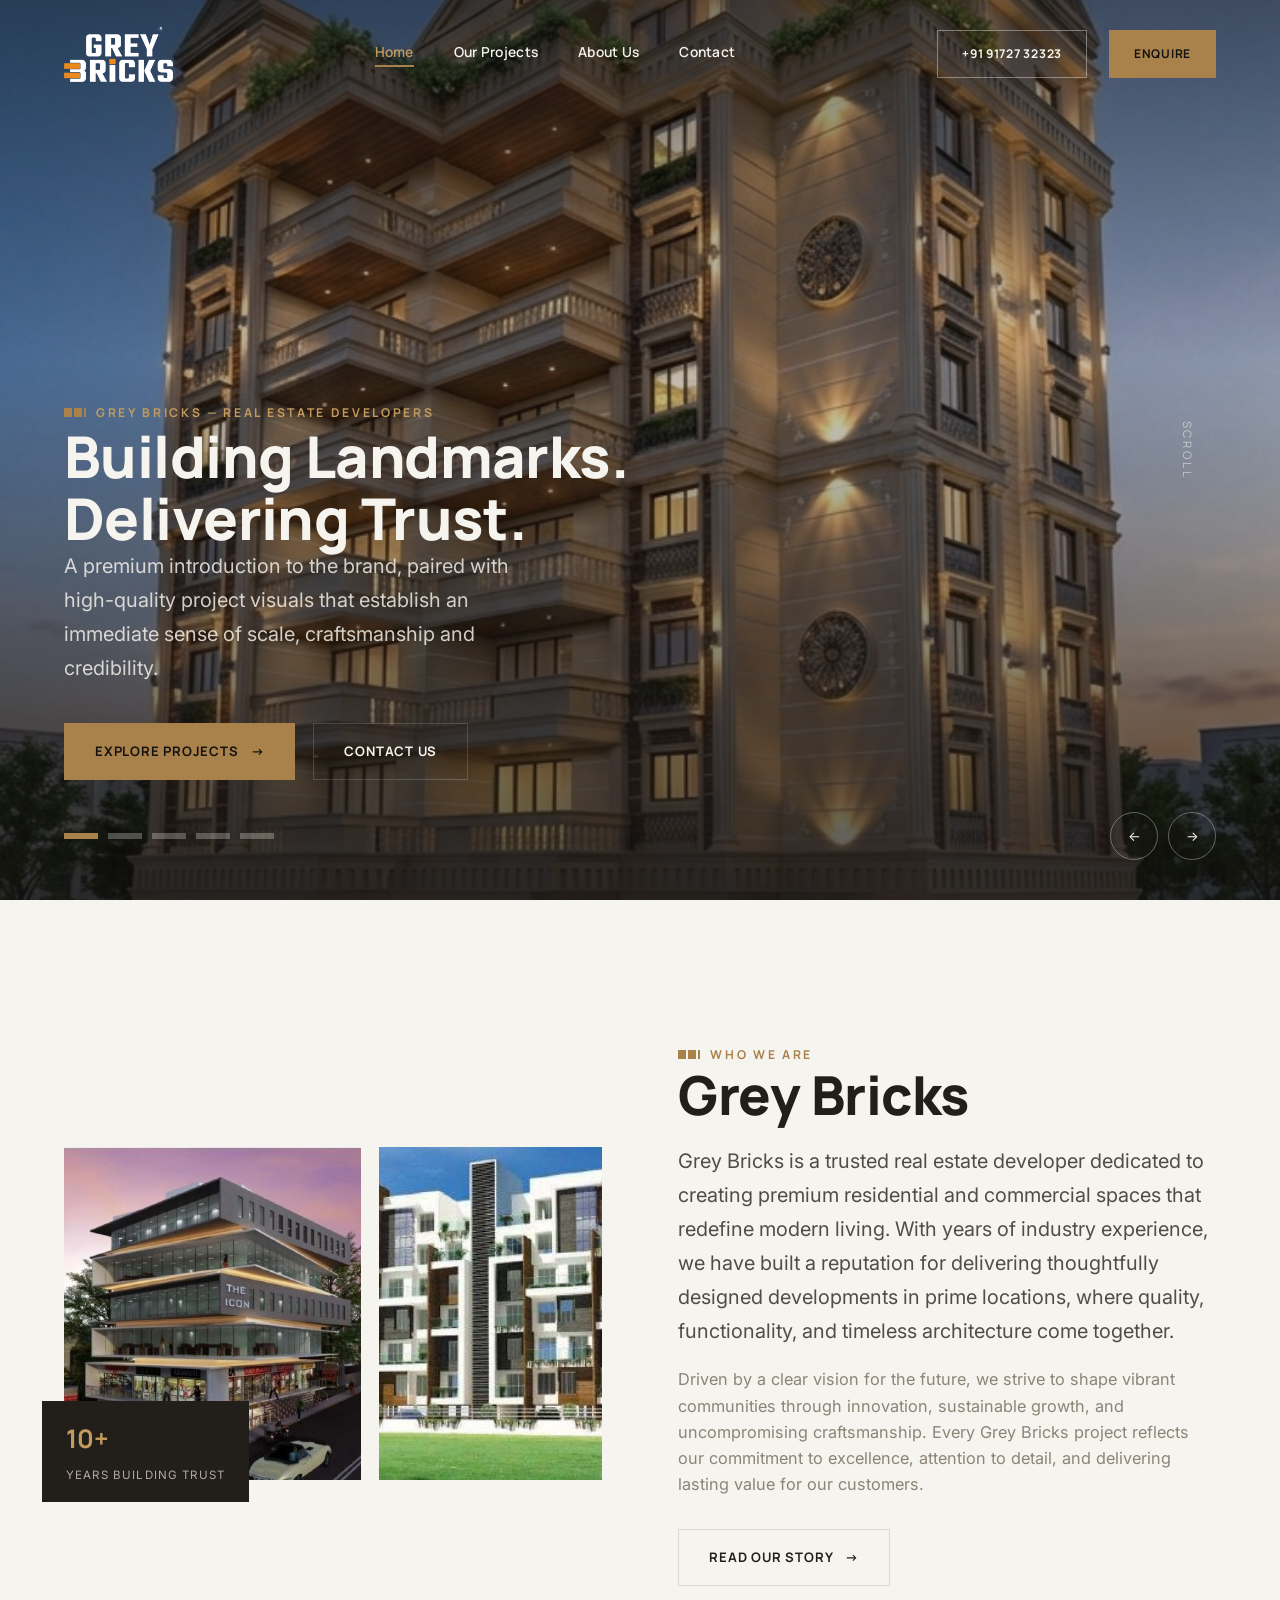
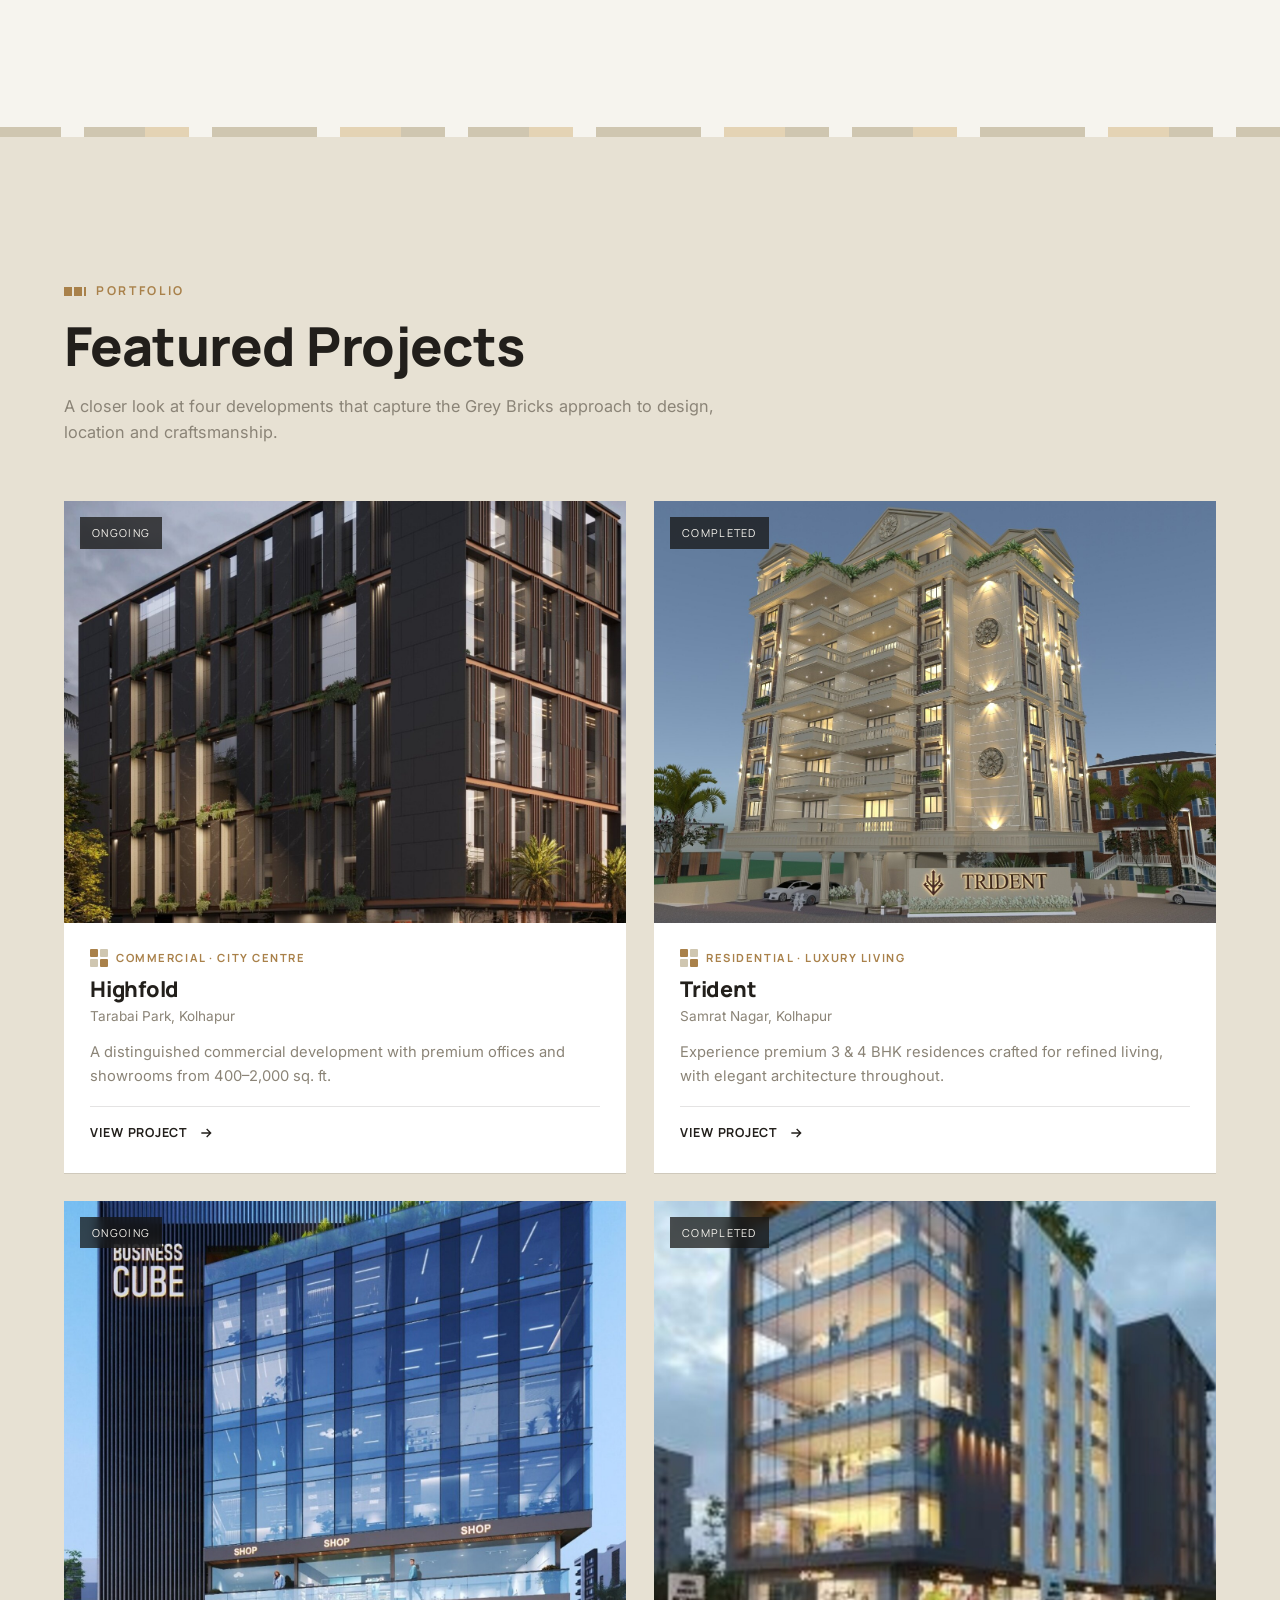
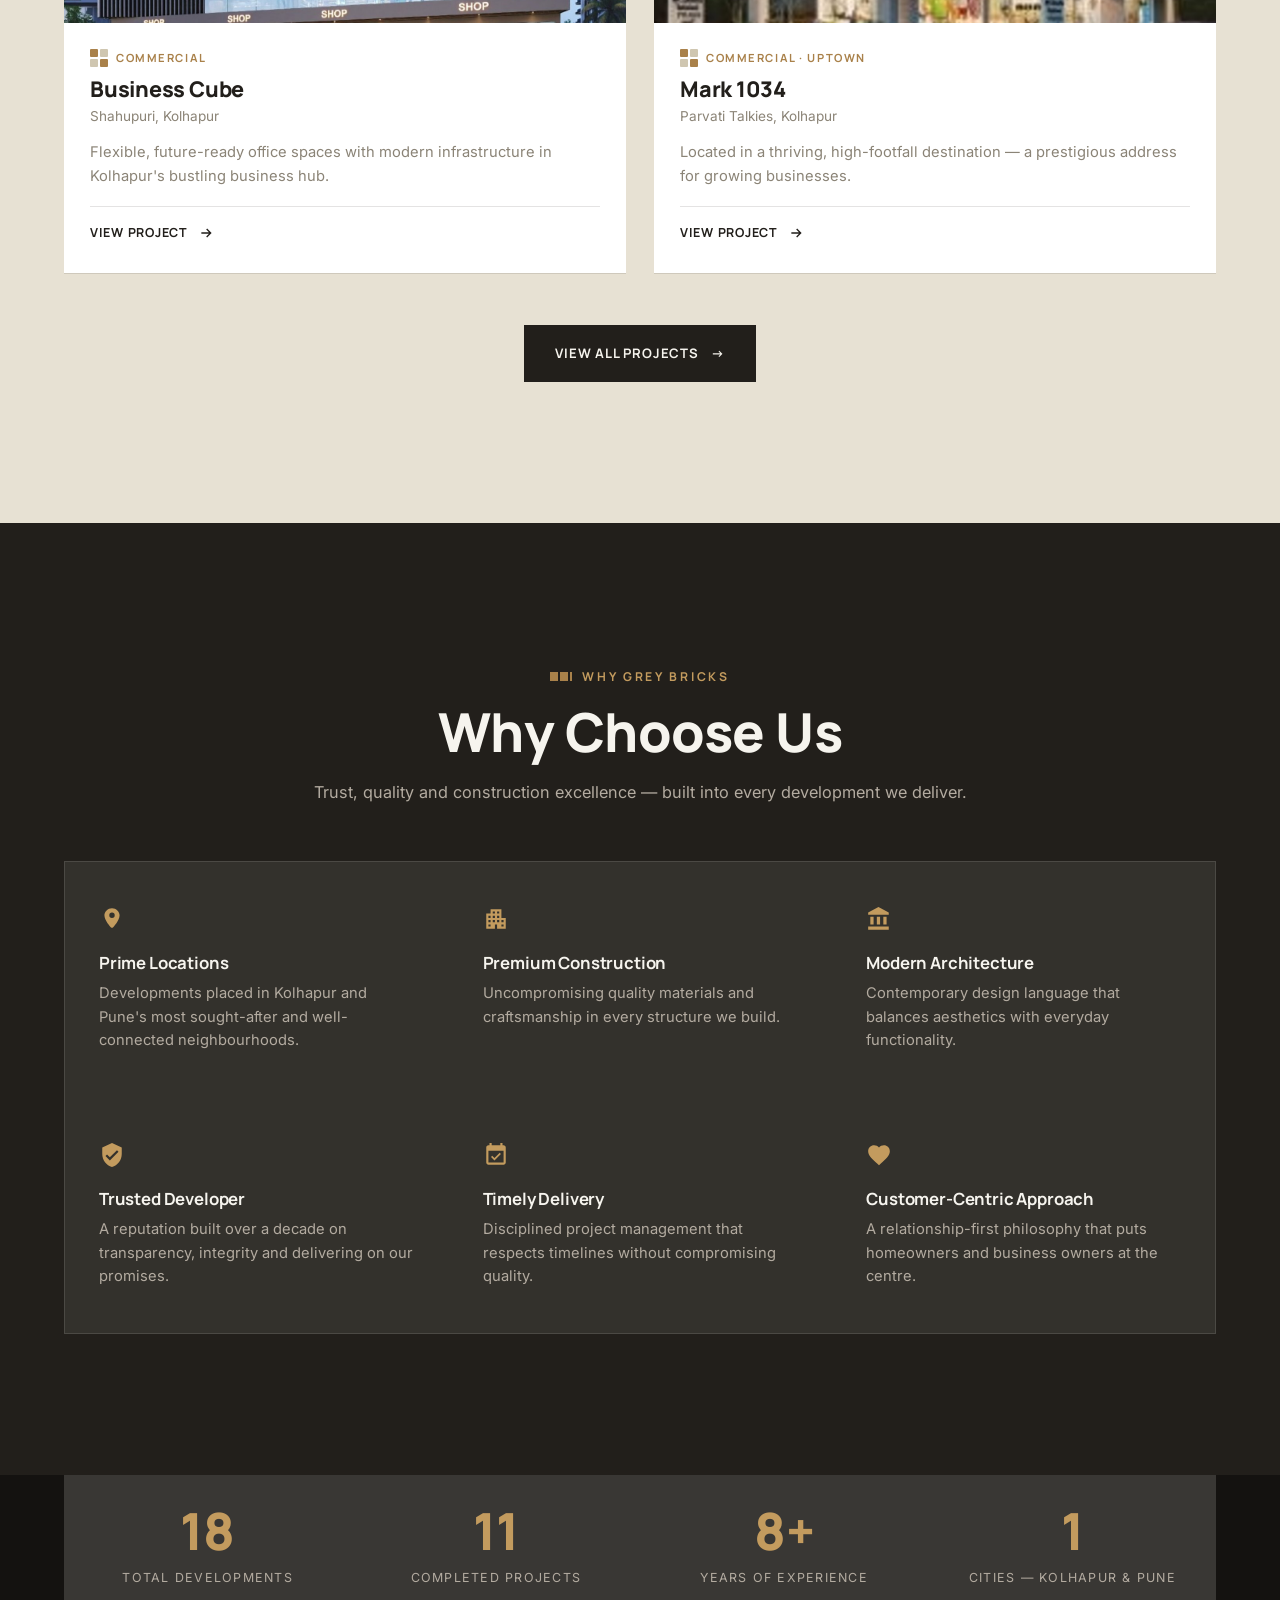
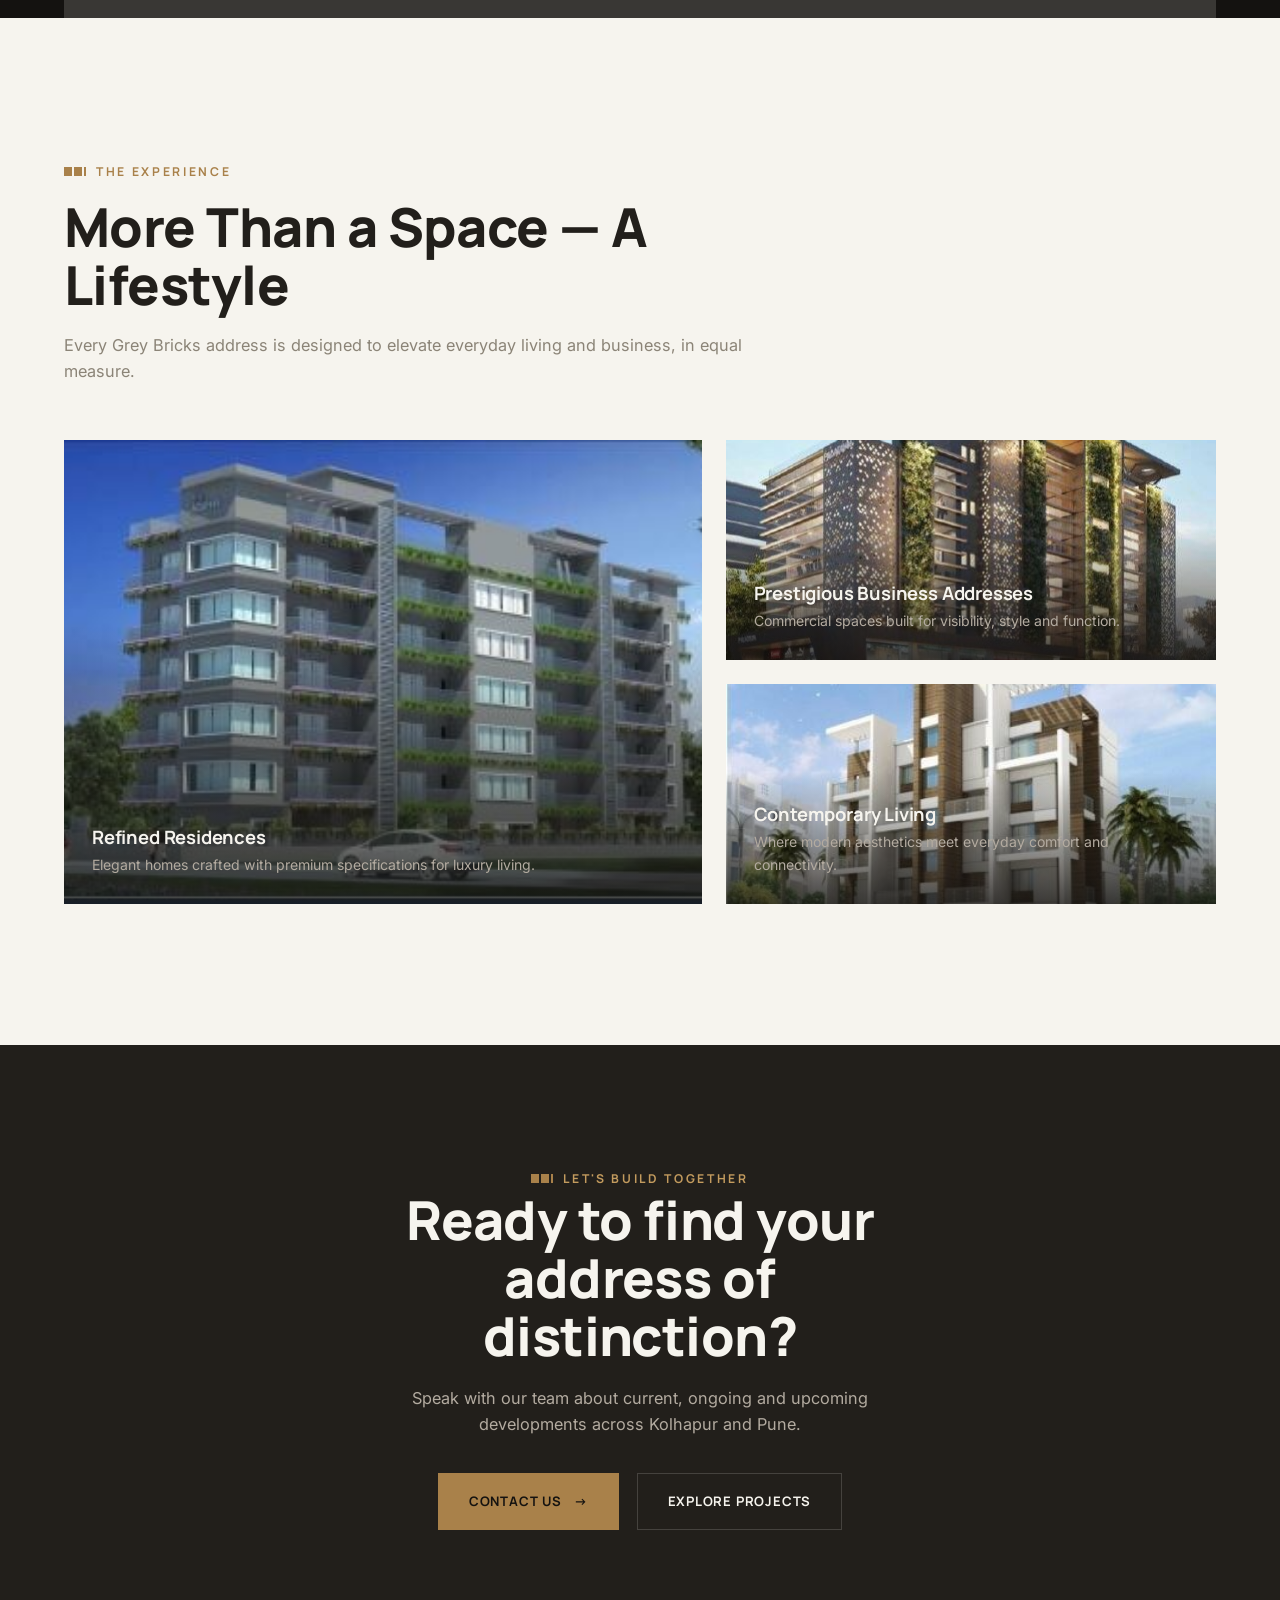
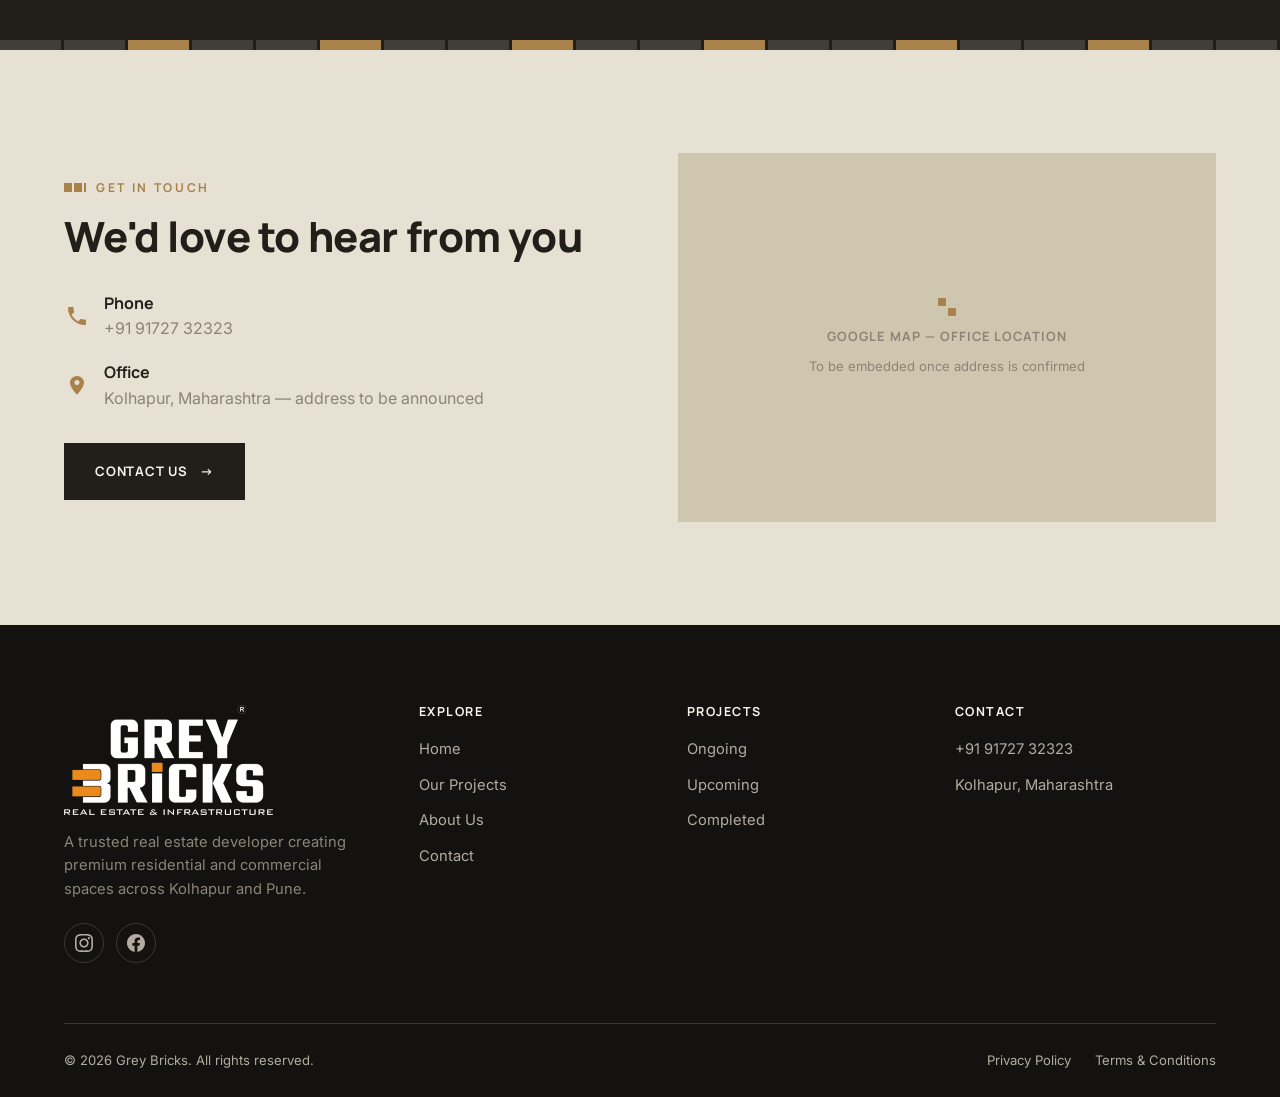
==== index.html @ 3a9ec226 "first commit" ====
<!doctype html>
<html lang="en">
  <head>
    <meta charset="UTF-8" />
    <meta name="viewport" content="width=device-width, initial-scale=1.0" />
    <title>Grey Bricks | Building Landmarks. Delivering Trust.</title>
    <meta
      name="description"
      content="Grey Bricks is a trusted real estate developer creating premium residential and commercial spaces across Kolhapur and Pune, defined by quality, craftsmanship and lasting value."
    />
    <link rel="preconnect" href="https://fonts.googleapis.com" />
    <link rel="stylesheet" href="css/style.css" />
  </head>
  <body>
    <nav class="nav" id="nav">
      <div class="container">
        <a href="index.html" class="brand">
          <img src="images/GB-Logo_Title.png" alt="GB Logo" />
        </a>
        <div class="nav-links">
          <a href="index.html" class="active">Home</a>
          <a href="projects.html">Our Projects</a>
          <a href="about.html">About Us</a>
          <a href="contact.html">Contact</a>
        </div>
        <div class="nav-cta">
          <a href="tel:+919172732323" class="btn btn-ghost">+91 91727 32323</a>
          <a href="contact.html" class="btn btn-gold">Enquire</a>
        </div>
        <button class="nav-toggle" aria-label="Toggle menu">
          <span></span><span></span><span></span>
        </button>
      </div>
    </nav>

    <div class="mobile-menu">
      <a href="index.html">Home</a>
      <a href="projects.html">Our Projects</a>
      <a href="about.html">About Us</a>
      <a href="contact.html">Contact</a>
      <a href="contact.html" class="btn btn-gold">Enquire Now</a>
    </div>

    <!-- ================= HERO ================= -->
    <header class="hero">
      <div class="hero-slides">
        <div class="hero-slide active">
          <img
            src="images/Trident.png"
            alt="Grey Bricks flagship architectural development"
            loading="eager"
          />
          <div class="hero-slide-info container">
            <span class="eyebrow on-dark"
              >Grey Bricks &mdash; Real Estate Developers</span
            >
            <h1 style="font-size: clamp(2.2rem, 4.6vw, 3.6rem)">
              Building Landmarks. <br />Delivering Trust.
            </h1>
            <p class="lead" style="max-width: 38ch">
              A premium introduction to the brand, paired with high-quality
              project visuals that establish an immediate sense of scale,
              craftsmanship and credibility.
            </p>
            <div class="hero-cta">
              <a href="projects.html" class="btn btn-gold"
                >Explore Projects <span class="btn-arrow">&rarr;</span></a
              >
              <a href="contact.html" class="btn btn-ghost on-dark"
                >Contact Us</a
              >
            </div>
          </div>
        </div>

        <div class="hero-slide">
          <img
            src="images/hero-highfold.jpg"
            alt="Highfold — commercial development, City Centre"
            loading="eager"
          />
          <div class="hero-slide-info container">
            <span class="eyebrow on-dark">Commercial &middot; City Centre</span>
            <h1 style="font-size: clamp(2.2rem, 4.6vw, 3.6rem)">Highfold</h1>
            <p class="lead" style="max-width: 38ch">
              Premium offices and showrooms from 400&ndash;2,000 sq. ft. in one
              of Kolhapur's most prestigious business districts.
            </p>
            <div class="hero-cta">
              <a href="projects.html#highfold" class="btn btn-gold"
                >View Project <span class="btn-arrow">&rarr;</span></a
              >
            </div>
          </div>
        </div>

        <div class="hero-slide">
          <img
            src="images/hero-businesscube.jpg"
            alt="Business Cube — commercial development, Shahupuri"
            loading="eager"
          />
          <div class="hero-slide-info container">
            <span class="eyebrow on-dark">Commercial &middot; Shahupuri</span>
            <h1 style="font-size: clamp(2.2rem, 4.6vw, 3.6rem)">
              Business Cube
            </h1>
            <p class="lead" style="max-width: 38ch">
              Flexible, future-ready office spaces from 500&ndash;900 sq. ft.
              with modern infrastructure in Kolhapur's bustling business hub.
            </p>
            <div class="hero-cta">
              <a href="projects.html#business-cube" class="btn btn-gold"
                >View Project <span class="btn-arrow">&rarr;</span></a
              >
            </div>
          </div>
        </div>

        <div class="hero-slide">
          <img
            src="images/Mark_1034.jpg"
            alt="Mark 1034 — commercial landmark, Parvati Talkies"
            loading="eager"
          />
          <div class="hero-slide-info container">
            <span class="eyebrow on-dark"
              >Commercial &middot; Parvati Talkies</span
            >
            <h1 style="font-size: clamp(2.2rem, 4.6vw, 3.6rem)">Mark 1034</h1>
            <p class="lead" style="max-width: 38ch">
              A completed commercial landmark in the city's vibrant business
              district &mdash; a prestigious address for growing businesses.
            </p>
            <div class="hero-cta">
              <a href="projects.html#mark-1034" class="btn btn-gold"
                >View Project <span class="btn-arrow">&rarr;</span></a
              >
            </div>
          </div>
        </div>

        <div class="hero-slide">
          <img
            src="images/Time_Square.jpg"
            alt="Time Square — upcoming commercial destination, Parvati Talkies"
            loading="eager"
          />
          <div class="hero-slide-info container">
            <span class="eyebrow on-dark">Commercial &middot; Upcoming</span>
            <h1 style="font-size: clamp(2.2rem, 4.6vw, 3.6rem)">Time Square</h1>
            <p class="lead" style="max-width: 38ch">
              Premium offices from 400&ndash;1,000 sq. ft. at Parvati Talkies
              &mdash; the future destination for business excellence.
            </p>
            <div class="hero-cta">
              <a href="projects.html#time-square" class="btn btn-gold"
                >View Project <span class="btn-arrow">&rarr;</span></a
              >
            </div>
          </div>
        </div>
      </div>

      <div class="hero-controls">
        <div class="container">
          <div class="hero-dots">
            <button class="hero-dot active" aria-label="Slide 1"></button>
            <button class="hero-dot" aria-label="Slide 2"></button>
            <button class="hero-dot" aria-label="Slide 3"></button>
            <button class="hero-dot" aria-label="Slide 4"></button>
            <button class="hero-dot" aria-label="Slide 5"></button>
          </div>
          <div class="hero-arrows">
            <button class="hero-arrow hero-prev" aria-label="Previous slide">
              &larr;
            </button>
            <button class="hero-arrow hero-next" aria-label="Next slide">
              &rarr;
            </button>
          </div>
        </div>
      </div>
      <div class="hero-scroll">Scroll</div>
    </header>

    <!-- ================= ABOUT PREVIEW ================= -->
    <section class="pad-xl">
      <div class="container">
        <div class="split">
          <div class="split-media stack reveal">
            <img
              src="images/proj-icon.jpg"
              alt="ICON — commercial landmark, Rajarampuri Kolhapur"
            />
            <img
              src="images/proj-ekaant.jpg"
              alt="Ekaant — residential community, Nagala Park"
            />
            <div class="frame-tag">
              <strong>10+</strong>
              <span>Years Building Trust</span>
            </div>
          </div>
          <div class="reveal">
            <span class="eyebrow">Who We Are</span>
            <h2>Grey Bricks</h2>
            <p class="lead" style="margin-top: 20px">
              Grey Bricks is a trusted real estate developer dedicated to
              creating premium residential and commercial spaces that redefine
              modern living. With years of industry experience, we have built a
              reputation for delivering thoughtfully designed developments in
              prime locations, where quality, functionality, and timeless
              architecture come together.
            </p>
            <p style="margin-top: 18px">
              Driven by a clear vision for the future, we strive to shape
              vibrant communities through innovation, sustainable growth, and
              uncompromising craftsmanship. Every Grey Bricks project reflects
              our commitment to excellence, attention to detail, and delivering
              lasting value for our customers.
            </p>
            <a href="about.html" class="btn btn-ghost" style="margin-top: 32px"
              >Read Our Story <span class="btn-arrow">&rarr;</span></a
            >
          </div>
        </div>
      </div>
    </section>

    <div class="brick-course offset">
      <span></span><span></span><span></span><span></span><span></span
      ><span></span><span></span><span></span><span></span><span></span
      ><span></span><span></span><span></span><span></span><span></span
      ><span></span><span></span><span></span><span></span><span></span>
    </div>

    <!-- ================= FEATURED PROJECTS ================= -->
    <section class="pad-xl bg-stone">
      <div class="container">
        <div class="section-head reveal">
          <span class="eyebrow">Portfolio</span>
          <h2>Featured Projects</h2>
          <p>
            A closer look at four developments that capture the Grey Bricks
            approach to design, location and craftsmanship.
          </p>
        </div>

        <div class="card-grid reveal-stagger">
          <article class="p-card r-item">
            <div class="p-card-media">
              <span class="p-card-status">Ongoing</span
              ><img
                src="images/hero-highfold.jpg"
                alt="Highfold commercial development"
              />
            </div>
            <div class="p-card-body">
              <div class="p-card-cat">
                <span class="brick-mark"><i></i><i></i><i></i><i></i></span
                >Commercial &middot; City Centre
              </div>
              <h3>Highfold</h3>
              <p class="p-card-loc">Tarabai Park, Kolhapur</p>
              <p class="p-card-desc">
                A distinguished commercial development with premium offices and
                showrooms from 400&ndash;2,000 sq. ft.
              </p>
              <a href="projects.html#highfold" class="p-card-link"
                >View Project
                <svg
                  width="16"
                  height="16"
                  viewBox="0 0 24 24"
                  fill="none"
                  stroke="currentColor"
                  stroke-width="2"
                >
                  <path d="M5 12h14M13 6l6 6-6 6" /></svg
              ></a>
            </div>
          </article>

          <article class="p-card r-item">
            <div class="p-card-media">
              <span class="p-card-status">Completed</span
              ><img
                src="images/proj-trident.jpg"
                alt="Trident residential development"
              />
            </div>
            <div class="p-card-body">
              <div class="p-card-cat">
                <span class="brick-mark"><i></i><i></i><i></i><i></i></span
                >Residential &middot; Luxury Living
              </div>
              <h3>Trident</h3>
              <p class="p-card-loc">Samrat Nagar, Kolhapur</p>
              <p class="p-card-desc">
                Experience premium 3 &amp; 4 BHK residences crafted for refined
                living, with elegant architecture throughout.
              </p>
              <a href="projects.html#trident" class="p-card-link"
                >View Project
                <svg
                  width="16"
                  height="16"
                  viewBox="0 0 24 24"
                  fill="none"
                  stroke="currentColor"
                  stroke-width="2"
                >
                  <path d="M5 12h14M13 6l6 6-6 6" /></svg
              ></a>
            </div>
          </article>

          <article class="p-card r-item">
            <div class="p-card-media">
              <span class="p-card-status">Ongoing</span
              ><img
                src="images/hero-businesscube.jpg"
                alt="Business Cube commercial development"
              />
            </div>
            <div class="p-card-body">
              <div class="p-card-cat">
                <span class="brick-mark"><i></i><i></i><i></i><i></i></span
                >Commercial
              </div>
              <h3>Business Cube</h3>
              <p class="p-card-loc">Shahupuri, Kolhapur</p>
              <p class="p-card-desc">
                Flexible, future-ready office spaces with modern infrastructure
                in Kolhapur's bustling business hub.
              </p>
              <a href="projects.html#business-cube" class="p-card-link"
                >View Project
                <svg
                  width="16"
                  height="16"
                  viewBox="0 0 24 24"
                  fill="none"
                  stroke="currentColor"
                  stroke-width="2"
                >
                  <path d="M5 12h14M13 6l6 6-6 6" /></svg
              ></a>
            </div>
          </article>

          <article class="p-card r-item">
            <div class="p-card-media">
              <span class="p-card-status">Completed</span
              ><img
                src="images/hero-mark1034.jpg"
                alt="Mark 1034 commercial development"
              />
            </div>
            <div class="p-card-body">
              <div class="p-card-cat">
                <span class="brick-mark"><i></i><i></i><i></i><i></i></span
                >Commercial &middot; Uptown
              </div>
              <h3>Mark 1034</h3>
              <p class="p-card-loc">Parvati Talkies, Kolhapur</p>
              <p class="p-card-desc">
                Located in a thriving, high-footfall destination &mdash; a
                prestigious address for growing businesses.
              </p>
              <a href="projects.html#mark-1034" class="p-card-link"
                >View Project
                <svg
                  width="16"
                  height="16"
                  viewBox="0 0 24 24"
                  fill="none"
                  stroke="currentColor"
                  stroke-width="2"
                >
                  <path d="M5 12h14M13 6l6 6-6 6" /></svg
              ></a>
            </div>
          </article>
        </div>

        <div style="text-align: center; margin-top: 52px" class="reveal">
          <a href="projects.html" class="btn btn-primary"
            >View All Projects <span class="btn-arrow">&rarr;</span></a
          >
        </div>
      </div>
    </section>

    <!-- ================= WHY CHOOSE US ================= -->
    <section class="pad-xl bg-charcoal">
      <div class="container">
        <div class="section-head center reveal">
          <span class="eyebrow on-dark">Why Grey Bricks</span>
          <h2>Why Choose Us</h2>
          <p>
            Trust, quality and construction excellence &mdash; built into every
            development we deliver.
          </p>
        </div>
      </div>
      <div class="container">
        <div
          class="feature-grid reveal-stagger"
          style="
            background: rgba(246, 244, 238, 0.08);
            border-color: rgba(246, 244, 238, 0.12);
          "
        >
          <div class="feature r-item" style="background: transparent">
            <span class="feature-icon"
              ><svg
                width="26"
                height="26"
                viewBox="0 0 24 24"
                fill="currentColor"
                aria-hidden="true"
              >
                <path
                  d="M12 2C8.13 2 5 5.13 5 8.5c0 4.86 5.66 10.82 6.29 11.43.39.4 1.03.4 1.42 0C13.34 19.32 19 13.36 19 8.5 19 5.13 15.87 2 12 2zm0 9a2.5 2.5 0 1 1 0-5 2.5 2.5 0 0 1 0 5z"
                /></svg
            ></span>
            <h4>Prime Locations</h4>
            <p>
              Developments placed in Kolhapur and Pune's most sought-after and
              well-connected neighbourhoods.
            </p>
          </div>
          <div class="feature r-item" style="background: transparent">
            <span class="feature-icon"
              ><svg
                width="26"
                height="26"
                viewBox="0 0 24 24"
                fill="currentColor"
                aria-hidden="true"
              >
                <path
                  d="M17 11V3H7v4H3v14h8v-4h2v4h8V11h-4zM7 19H5v-2h2v2zm0-4H5v-2h2v2zm0-4H5V9h2v2zm4 4H9v-2h2v2zm0-4H9V9h2v2zm0-4H9V5h2v2zm4 8h-2v-2h2v2zm0-4h-2V9h2v2zm0-4h-2V5h2v2zm4 12h-2v-2h2v2zm0-4h-2v-2h2v2z"
                /></svg
            ></span>
            <h4>Premium Construction</h4>
            <p>
              Uncompromising quality materials and craftsmanship in every
              structure we build.
            </p>
          </div>
          <div class="feature r-item" style="background: transparent">
            <span class="feature-icon"
              ><svg
                width="26"
                height="26"
                viewBox="0 0 24 24"
                fill="currentColor"
                aria-hidden="true"
              >
                <path
                  d="M4 10v7h3v-7H4zm6 0v7h3v-7h-3zM2 22h19v-3H2v3zm14-12v7h3v-7h-3zm-4.5-9L2 6v2h19V6l-9.5-5z"
                /></svg
            ></span>
            <h4>Modern Architecture</h4>
            <p>
              Contemporary design language that balances aesthetics with
              everyday functionality.
            </p>
          </div>
          <div class="feature r-item" style="background: transparent">
            <span class="feature-icon"
              ><svg
                width="26"
                height="26"
                viewBox="0 0 24 24"
                fill="currentColor"
                aria-hidden="true"
              >
                <path
                  d="M12 1L3 5v6c0 5.55 3.84 10.74 9 12 5.16-1.26 9-6.45 9-12V5l-9-4zm-2 16l-4-4 1.41-1.41L10 14.17l6.59-6.59L18 9l-8 8z"
                /></svg
            ></span>
            <h4>Trusted Developer</h4>
            <p>
              A reputation built over a decade on transparency, integrity and
              delivering on our promises.
            </p>
          </div>
          <div class="feature r-item" style="background: transparent">
            <span class="feature-icon"
              ><svg
                width="26"
                height="26"
                viewBox="0 0 24 24"
                fill="currentColor"
                aria-hidden="true"
              >
                <path
                  d="M16.53 11.06L15.47 10l-4.88 4.88-2.12-2.12-1.06 1.06L10.59 17l5.94-5.94zM19 3h-1V1h-2v2H8V1H6v2H5c-1.11 0-1.99.9-1.99 2L3 19c0 1.1.89 2 2 2h14c1.1 0 2-.9 2-2V5c0-1.1-.9-2-2-2zm0 16H5V8h14v11z"
                /></svg
            ></span>
            <h4>Timely Delivery</h4>
            <p>
              Disciplined project management that respects timelines without
              compromising quality.
            </p>
          </div>
          <div class="feature r-item" style="background: transparent">
            <span class="feature-icon"
              ><svg
                width="26"
                height="26"
                viewBox="0 0 24 24"
                fill="currentColor"
                aria-hidden="true"
              >
                <path
                  d="M12 21.35l-1.45-1.32C5.4 15.36 2 12.28 2 8.5 2 5.42 4.42 3 7.5 3c1.74 0 3.41.81 4.5 2.09C13.09 3.81 14.76 3 16.5 3 19.58 3 22 5.42 22 8.5c0 3.78-3.4 6.86-8.55 11.54L12 21.35z"
                /></svg
            ></span>
            <h4>Customer-Centric Approach</h4>
            <p>
              A relationship-first philosophy that puts homeowners and business
              owners at the centre.
            </p>
          </div>
        </div>
      </div>
    </section>

    <!-- ================= HIGHLIGHTS / STATS ================= -->
    <section class="bg-ink">
      <div class="container">
        <div class="stats reveal">
          <div class="stat">
            <strong data-count="21">0</strong><span>Total Developments</span>
          </div>
          <div class="stat">
            <strong data-count="13">0</strong><span>Completed Projects</span>
          </div>
          <div class="stat">
            <strong data-count="10" data-suffix="+">0</strong
            ><span>Years of Experience</span>
          </div>
          <div class="stat">
            <strong data-count="2">0</strong
            ><span>Cities &mdash; Kolhapur &amp; Pune</span>
          </div>
        </div>
      </div>
    </section>

    <!-- ================= LIFESTYLE ================= -->
    <section class="pad-xl">
      <div class="container">
        <div class="section-head reveal">
          <span class="eyebrow">The Experience</span>
          <h2>More Than a Space &mdash; A Lifestyle</h2>
          <p>
            Every Grey Bricks address is designed to elevate everyday living and
            business, in equal measure.
          </p>
        </div>
        <div class="lifestyle-grid reveal-stagger">
          <div class="life-tile tall r-item">
            <img
              src="images/proj-theaddress.jpg"
              alt="The Address — residential development, Koregaon Park Pune"
            />
            <div class="life-tile-copy">
              <h4>Refined Residences</h4>
              <p
                style="
                  color: var(--grey-light);
                  font-size: 0.88rem;
                  margin-top: 6px;
                "
              >
                Elegant homes crafted with premium specifications for luxury
                living.
              </p>
            </div>
          </div>
          <div class="life-tile r-item">
            <img
              src="images/proj-palladium.jpg"
              alt="Palladium — commercial development, Assembly Road"
            />
            <div class="life-tile-copy">
              <h4>Prestigious Business Addresses</h4>
              <p
                style="
                  color: var(--grey-light);
                  font-size: 0.88rem;
                  margin-top: 6px;
                "
              >
                Commercial spaces built for visibility, style and function.
              </p>
            </div>
          </div>
          <div class="life-tile r-item">
            <img
              src="images/proj-belvedear.jpg"
              alt="Belvedear — residential development, Baner Pune"
            />
            <div class="life-tile-copy">
              <h4>Contemporary Living</h4>
              <p
                style="
                  color: var(--grey-light);
                  font-size: 0.88rem;
                  margin-top: 6px;
                "
              >
                Where modern aesthetics meet everyday comfort and connectivity.
              </p>
            </div>
          </div>
        </div>
      </div>
    </section>

    <!-- ================= CTA BAND ================= -->
    <section class="cta-band">
      <div class="brick-course on-dark">
        <span></span><span></span><span></span><span></span><span></span
        ><span></span><span></span><span></span><span></span><span></span
        ><span></span><span></span><span></span><span></span><span></span
        ><span></span><span></span><span></span><span></span><span></span>
      </div>
      <div class="container reveal">
        <span class="eyebrow on-dark">Let's Build Together</span>
        <h2>Ready to find your address of distinction?</h2>
        <p>
          Speak with our team about current, ongoing and upcoming developments
          across Kolhapur and Pune.
        </p>
        <div class="hero-cta">
          <a href="contact.html" class="btn btn-gold"
            >Contact Us <span class="btn-arrow">&rarr;</span></a
          >
          <a href="projects.html" class="btn btn-ghost on-dark"
            >Explore Projects</a
          >
        </div>
      </div>
    </section>

    <!-- ================= CONTACT PREVIEW ================= -->
    <section class="pad-l bg-stone">
      <div class="container">
        <div class="split reveal">
          <div>
            <span class="eyebrow">Get In Touch</span>
            <h2
              style="font-size: clamp(1.8rem, 3.4vw, 2.6rem); margin-top: 14px"
            >
              We'd love to hear from you
            </h2>
            <div
              style="
                margin-top: 32px;
                display: flex;
                flex-direction: column;
                gap: 18px;
              "
            >
              <a
                href="tel:+919172732323"
                style="display: flex; align-items: center; gap: 14px"
              >
                <span
                  style="
                    width: 26px;
                    height: 26px;
                    flex: none;
                    display: flex;
                    align-items: center;
                    justify-content: center;
                    color: var(--gold);
                  "
                  ><svg
                    width="24"
                    height="24"
                    viewBox="0 0 24 24"
                    fill="currentColor"
                    aria-hidden="true"
                  >
                    <path
                      d="M6.62 10.79c1.44 2.83 3.76 5.14 6.59 6.59l2.2-2.2c.27-.27.67-.36 1.02-.24 1.12.37 2.33.57 3.57.57.55 0 1 .45 1 1V20c0 .55-.45 1-1 1-9.39 0-17-7.61-17-17 0-.55.45-1 1-1h3.5c.55 0 1 .45 1 1 0 1.25.2 2.45.57 3.57.11.35.03.74-.25 1.02l-2.2 2.2z"
                    /></svg
                ></span>
                <span
                  ><strong style="font-family: var(--display)">Phone</strong
                  ><br /><span style="color: var(--grey)"
                    >+91 91727 32323</span
                  ></span
                >
              </a>
              <div style="display: flex; align-items: center; gap: 14px">
                <span
                  style="
                    width: 26px;
                    height: 26px;
                    flex: none;
                    display: flex;
                    align-items: center;
                    justify-content: center;
                    color: var(--gold);
                  "
                  ><svg
                    width="24"
                    height="24"
                    viewBox="0 0 24 24"
                    fill="currentColor"
                    aria-hidden="true"
                  >
                    <path
                      d="M12 2C8.13 2 5 5.13 5 8.5c0 4.86 5.66 10.82 6.29 11.43.39.4 1.03.4 1.42 0C13.34 19.32 19 13.36 19 8.5 19 5.13 15.87 2 12 2zm0 9a2.5 2.5 0 1 1 0-5 2.5 2.5 0 0 1 0 5z"
                    /></svg
                ></span>
                <span
                  ><strong style="font-family: var(--display)">Office</strong
                  ><br /><span style="color: var(--grey)"
                    >Kolhapur, Maharashtra &mdash; address to be announced</span
                  ></span
                >
              </div>
            </div>
            <a
              href="contact.html"
              class="btn btn-primary"
              style="margin-top: 32px"
              >Contact Us <span class="btn-arrow">&rarr;</span></a
            >
          </div>
          <div
            style="
              aspect-ratio: 16/11;
              background: var(--stone-dark);
              position: relative;
              overflow: hidden;
            "
          >
            <div
              style="
                position: absolute;
                inset: 0;
                display: flex;
                align-items: center;
                justify-content: center;
                flex-direction: column;
                gap: 10px;
                color: var(--grey);
              "
            >
              <span class="brick-mark"><i></i><i></i><i></i><i></i></span>
              <span
                style="
                  font-family: var(--display);
                  font-weight: 700;
                  letter-spacing: 0.08em;
                  text-transform: uppercase;
                  font-size: 0.8rem;
                "
                >Google Map — Office Location</span
              >
              <span style="font-size: 0.82rem"
                >To be embedded once address is confirmed</span
              >
            </div>
          </div>
        </div>
      </div>
    </section>

    <!-- ================= FOOTER ================= -->
    <footer class="site-footer">
      <div class="container">
        <div class="footer-grid">
          <div class="footer-brand">
            <a href="index.html" class="brand"
              ><img src="images/GB-Logo.png" alt="GB Logo"
            /></a>
            <p>
              A trusted real estate developer creating premium residential and
              commercial spaces across Kolhapur and Pune.
            </p>
            <div class="footer-social" style="margin-top: 22px">
              <a href="#" aria-label="Instagram"
                ><svg
                  width="18"
                  height="18"
                  viewBox="0 0 24 24"
                  fill="currentColor"
                  aria-hidden="true"
                >
                  <path
                    d="M12 2.163c3.204 0 3.584.012 4.85.07 3.252.148 4.771 1.691 4.919 4.919.058 1.265.069 1.645.069 4.849 0 3.205-.012 3.584-.069 4.849-.149 3.225-1.664 4.771-4.919 4.919-1.266.058-1.644.07-4.85.07-3.204 0-3.584-.012-4.849-.07-3.26-.149-4.771-1.699-4.919-4.92-.058-1.265-.07-1.644-.07-4.849 0-3.204.013-3.583.07-4.849.149-3.227 1.664-4.771 4.919-4.919 1.266-.057 1.645-.069 4.849-.069zm0-2.163c-3.259 0-3.667.014-4.947.072-4.358.2-6.78 2.618-6.98 6.98-.059 1.281-.073 1.689-.073 4.948 0 3.259.014 3.668.072 4.948.2 4.358 2.618 6.78 6.98 6.98 1.281.058 1.689.072 4.948.072 3.259 0 3.668-.014 4.948-.072 4.354-.2 6.782-2.618 6.979-6.98.059-1.28.073-1.689.073-4.948 0-3.259-.014-3.667-.072-4.947-.196-4.354-2.617-6.78-6.979-6.98-1.281-.059-1.69-.073-4.949-.073zm0 5.838c-3.403 0-6.162 2.759-6.162 6.162s2.759 6.163 6.162 6.163 6.162-2.759 6.162-6.163c0-3.403-2.759-6.162-6.162-6.162zm0 10.162c-2.209 0-4-1.79-4-4 0-2.209 1.791-4 4-4s4 1.791 4 4c0 2.21-1.791 4-4 4zm6.406-11.845c-.796 0-1.441.645-1.441 1.44s.645 1.44 1.441 1.44c.795 0 1.439-.645 1.439-1.44s-.644-1.44-1.439-1.44z"
                  /></svg
              ></a>
              <a href="#" aria-label="Facebook"
                ><svg
                  width="18"
                  height="18"
                  viewBox="0 0 24 24"
                  fill="currentColor"
                  aria-hidden="true"
                >
                  <path
                    d="M24 12.073c0-6.627-5.373-12-12-12s-12 5.373-12 12c0 5.99 4.388 10.954 10.125 11.854v-8.385H7.078v-3.47h3.047V9.43c0-3.007 1.792-4.669 4.533-4.669 1.312 0 2.686.235 2.686.235v2.953H15.83c-1.491 0-1.956.925-1.956 1.874v2.25h3.328l-.532 3.47h-2.796v8.385C19.612 23.027 24 18.062 24 12.073z"
                  /></svg
              ></a>
            </div>
          </div>
          <div class="footer-col">
            <h4>Explore</h4>
            <a href="index.html">Home</a>
            <a href="projects.html">Our Projects</a>
            <a href="about.html">About Us</a>
            <a href="contact.html">Contact</a>
          </div>
          <div class="footer-col">
            <h4>Projects</h4>
            <a href="projects.html#ongoing">Ongoing</a>
            <a href="projects.html#upcoming">Upcoming</a>
            <a href="projects.html#completed">Completed</a>
          </div>
          <div class="footer-col">
            <h4>Contact</h4>
            <a href="tel:+919172732323">+91 91727 32323</a>
            <span
              style="
                display: block;
                color: var(--grey-light);
                font-size: 0.92rem;
              "
              >Kolhapur, Maharashtra</span
            >
          </div>
        </div>
        <div class="footer-bottom">
          <span
            >&copy; <span id="year"></span> Grey Bricks. All rights
            reserved.</span
          >
          <div class="footer-legal">
            <a href="#">Privacy Policy</a>
            <a href="#">Terms &amp; Conditions</a>
          </div>
        </div>
      </div>
    </footer>

    <script>
      document.getElementById("year").textContent = new Date().getFullYear();
    </script>
    <script src="js/main.js"></script>
  </body>
</html>
---- css/style.css ----
/* ============================================================
   GREY BRICKS — Design System
   Signature motif: a running-bond "brick coursing" line —
   offset blocks echoing the brand name and the act of building —
   used as dividers, pagination, and hover states throughout.
   ============================================================ */

@import url("https://fonts.googleapis.com/css2?family=Manrope:wght@400;500;600;700;800&family=Inter:wght@400;500;600&display=swap");

:root {
  /* ---- palette ---- */
  --paper: #f6f4ee;
  --paper-2: #efebe1;
  --stone: #e7e1d3;
  --stone-dark: #cfc6b0;
  --charcoal: #221f1b;
  --ink: #141210;
  --grey: #8b8477;
  --grey-light: #b3aba0;
  --line: rgba(34, 31, 27, 0.12);
  --line-light: rgba(246, 244, 238, 0.16);
  --gold: #a9814a;
  --gold-bright: #c39b5e;
  --gold-soft: #e4d3b4;
  --white: #ffffff;

  /* ---- type ---- */
  --display: "Manrope", sans-serif;
  --body: "Inter", sans-serif;

  /* ---- motion ---- */
  --ease: cubic-bezier(0.22, 0.61, 0.36, 1);
  --fast: 0.25s;
  --med: 0.55s;
  --slow: 0.9s;
}

*,
*::before,
*::after {
  box-sizing: border-box;
  margin: 0;
  padding: 0;
}
html {
  scroll-behavior: smooth;
}
@media (prefers-reduced-motion: reduce) {
  html {
    scroll-behavior: auto;
  }
  *,
  *::before,
  *::after {
    animation-duration: 0.001ms !important;
    animation-iteration-count: 1 !important;
    transition-duration: 0.001ms !important;
    scroll-behavior: auto !important;
  }
}

body {
  font-family: var(--body);
  color: var(--charcoal);
  background: var(--paper);
  -webkit-font-smoothing: antialiased;
  line-height: 1.6;
  overflow-x: hidden;
}

img {
  max-width: 100%;
  display: block;
}
a {
  color: inherit;
  text-decoration: none;
}
ul {
  list-style: none;
}
button {
  font-family: inherit;
  cursor: pointer;
  border: none;
  background: none;
}
input,
textarea,
select {
  font-family: inherit;
  font-size: 1rem;
  color: var(--charcoal);
}

::selection {
  background: var(--gold);
  color: var(--white);
}

:focus-visible {
  outline: 2px solid var(--gold);
  outline-offset: 3px;
}

.container {
  width: 100%;
  max-width: 1280px;
  margin-inline: auto;
  padding-inline: clamp(20px, 5vw, 64px);
}

section {
  position: relative;
}

/* ---- typography scale ---- */
h1,
h2,
h3,
h4 {
  font-family: var(--display);
  font-weight: 800;
  letter-spacing: -0.01em;
  line-height: 1.08;
  color: var(--charcoal);
}
h1 {
  font-size: clamp(2.6rem, 6vw, 5.4rem);
}
h2 {
  font-size: clamp(2rem, 4.2vw, 3.4rem);
}
h3 {
  font-size: clamp(1.3rem, 2.2vw, 1.8rem);
}
h4 {
  font-size: 1.05rem;
  font-weight: 700;
}

p {
  color: var(--grey);
  font-size: 1.02rem;
}
p.lead {
  font-size: clamp(1.05rem, 1.6vw, 1.25rem);
  color: var(--charcoal);
  opacity: 0.78;
  line-height: 1.7;
}

.eyebrow {
  display: inline-flex;
  align-items: center;
  gap: 10px;
  font-family: var(--display);
  font-weight: 700;
  font-size: 0.76rem;
  letter-spacing: 0.22em;
  text-transform: uppercase;
  color: var(--gold);
}
.eyebrow::before {
  content: "";
  width: 22px;
  height: 9px;
  background-image: repeating-linear-gradient(
    90deg,
    var(--gold) 0 8px,
    transparent 8px 10px
  );
  display: block;
}
.eyebrow.on-dark {
  color: var(--gold-bright);
}

.section-head {
  max-width: 680px;
  margin-bottom: 56px;
}
.section-head.center {
  margin-inline: auto;
  text-align: center;
}
.section-head h2 {
  margin-top: 14px;
}
.section-head p {
  margin-top: 18px;
}

/* ============================================================
   SIGNATURE — Brick coursing divider
   A running-bond row of offset blocks, referencing "Grey Bricks".
   ============================================================ */
.brick-course {
  display: flex;
  height: 10px;
  width: 100%;
  overflow: hidden;
}
.brick-course span {
  flex: 1 0 40px;
  height: 10px;
  background: var(--stone-dark);
  margin-right: 3px;
}
.brick-course span:nth-child(3n) {
  background: var(--gold-soft);
}
.brick-course.offset span:nth-child(2n) {
  transform: translateX(20px);
}
.brick-course.on-dark span {
  background: rgba(246, 244, 238, 0.14);
}
.brick-course.on-dark span:nth-child(3n) {
  background: var(--gold);
}

.brick-rule {
  display: flex;
  align-items: center;
  gap: 2px;
  height: 7px;
  width: 96px;
}
.brick-rule i {
  display: block;
  flex: 1;
  height: 7px;
  background: var(--stone-dark);
}
.brick-rule i:nth-child(2) {
  transform: translateX(6px);
  background: var(--gold);
}
.brick-rule.on-dark i {
  background: rgba(246, 244, 238, 0.22);
}
.brick-rule.on-dark i:nth-child(2) {
  background: var(--gold-bright);
}

/* small brick glyph used in place of numerals / bullets */
.brick-mark {
  display: inline-grid;
  grid-template-columns: 1fr 1fr;
  grid-template-rows: 1fr 1fr;
  gap: 2px;
  width: 18px;
  height: 18px;
  flex: none;
}
.brick-mark i {
  background: var(--gold);
  border-radius: 1px;
}
.brick-mark i:nth-child(2),
.brick-mark i:nth-child(3) {
  background: var(--stone-dark);
}

/* ---- buttons ---- */
.btn {
  position: relative;
  display: inline-flex;
  align-items: center;
  gap: 12px;
  font-family: var(--display);
  font-weight: 700;
  font-size: 0.82rem;
  letter-spacing: 0.06em;
  text-transform: uppercase;
  padding: 17px 30px;
  border: 1px solid transparent;
  transition:
    background var(--fast) var(--ease),
    color var(--fast) var(--ease),
    border-color var(--fast) var(--ease),
    transform var(--fast) var(--ease);
  white-space: nowrap;
}
.btn:active {
  transform: translateY(1px);
}
.btn-primary {
  background: var(--charcoal);
  color: var(--paper);
}
.btn-primary:hover {
  background: var(--gold);
  color: var(--ink);
}
.btn-gold {
  background: var(--gold);
  color: var(--ink);
}
.btn-gold:hover {
  background: var(--gold-bright);
}
.btn-ghost {
  border-color: var(--line);
  color: var(--charcoal);
}
.btn-ghost:hover {
  border-color: var(--charcoal);
  background: var(--charcoal);
  color: var(--paper);
}
.btn-ghost.on-dark {
  border-color: var(--line-light);
  color: var(--paper);
}
.btn-ghost.on-dark:hover {
  border-color: var(--paper);
  background: var(--paper);
  color: var(--ink);
}
.btn-arrow {
  transition: transform var(--fast) var(--ease);
}
.btn:hover .btn-arrow {
  transform: translateX(4px);
}
.btn-block {
  width: 100%;
  justify-content: center;
}

/* ============================================================
   NAV
   ============================================================ */
.nav {
  position: fixed;
  top: 0;
  left: 0;
  right: 0;
  z-index: 100;
  padding: 26px 0;
  background: transparent;
  border-bottom: 1px solid transparent;
  transition:
    background var(--fast) var(--ease),
    padding var(--fast) var(--ease),
    box-shadow var(--fast) var(--ease),
    border-color var(--fast) var(--ease);
}
.nav.scrolled {
  background: rgba(20, 18, 16, 0.94);
  backdrop-filter: blur(14px);
  -webkit-backdrop-filter: blur(14px);
  padding: 16px 0;
  box-shadow:
    0 1px 0 rgba(246, 244, 238, 0.04),
    0 12px 30px -20px rgba(0, 0, 0, 0.6);
  border-bottom-color: rgba(246, 244, 238, 0.12);
}
.nav .container {
  display: flex;
  align-items: center;
  justify-content: space-between;
  gap: 24px;
}
.brand {
  display: flex;
  align-items: center;
  gap: 12px;
  font-family: var(--display);
  font-weight: 800;
  font-size: 1.18rem;
  letter-spacing: -0.01em;
  color: var(--paper);
  transition: color var(--fast) var(--ease);
}
.nav:has(.nav-toggle.open) {
  background: rgba(20, 18, 16, 0.94);
  backdrop-filter: blur(14px);
  -webkit-backdrop-filter: blur(14px);
  border-bottom-color: rgba(246, 244, 238, 0.12);
}
.nav.scrolled .brand {
  color: var(--paper);
}
.brand-mark {
  display: grid;
  grid-template-columns: 1fr 1fr;
  grid-template-rows: 1fr 1fr;
  gap: 3px;
  width: 26px;
  height: 26px;
}
.brand-mark i {
  background: var(--gold);
}
.brand-mark i:nth-child(2) {
  background: var(--paper);
  opacity: 0.5;
}
.brand-mark i:nth-child(3) {
  background: var(--paper);
  opacity: 0.5;
}
.nav.scrolled .brand-mark i:nth-child(2),
.nav.scrolled .brand-mark i:nth-child(3) {
  background: var(--charcoal);
  opacity: 0.28;
}
.brand small {
  display: block;
  font-family: var(--body);
  font-weight: 400;
  font-size: 0.62rem;
  letter-spacing: 0.18em;
  text-transform: uppercase;
  color: var(--gold-bright);
  margin-top: 1px;
}
.brand img {
  display: block;
  width: auto;
  height: 56px;
  flex-shrink: 0;
}
.nav.scrolled .brand img {
  height: 46px;
}

.nav-links {
  display: flex;
  align-items: center;
  gap: 40px;
}
.nav-links a {
  font-family: var(--display);
  font-weight: 600;
  font-size: 0.86rem;
  letter-spacing: 0.02em;
  color: var(--paper);
  position: relative;
  padding-bottom: 4px;
  transition: color var(--fast) var(--ease);
}
.nav.scrolled .nav-links a {
  color: var(--paper);
}
.nav-links a::after {
  content: "";
  position: absolute;
  left: 0;
  bottom: 0;
  height: 2px;
  width: 0;
  background: var(--gold);
  transition: width var(--fast) var(--ease);
}
.nav-links a:hover::after,
.nav-links a.active::after {
  width: 100%;
}
.nav-links a.active {
  color: var(--gold-bright);
}
.nav.scrolled .nav-links a.active {
  color: var(--gold);
}

.nav-cta {
  display: flex;
  align-items: center;
  gap: 22px;
}
.nav-cta .btn {
  padding: 13px 24px;
  font-size: 0.75rem;
}
.nav-cta .btn-ghost {
  border-color: rgba(246, 244, 238, 0.4);
  color: var(--paper);
}
.nav.scrolled .nav-cta .btn-ghost {
  border-color: rgba(246, 244, 238, 0.4);
  color: var(--paper);
}

.nav-toggle {
  display: none;
  flex-direction: column;
  gap: 5px;
  width: 30px;
  z-index: 101;
}
.nav-toggle span {
  height: 2px;
  background: var(--paper);
  transition: all var(--fast) var(--ease);
}
.nav.scrolled .nav-toggle span {
  background: var(--paper);
}
.nav-toggle.open span {
  background: var(--paper);
}
.nav-toggle.open span:nth-child(1) {
  transform: translateY(7px) rotate(45deg);
}
.nav-toggle.open span:nth-child(2) {
  opacity: 0;
}
.nav-toggle.open span:nth-child(3) {
  transform: translateY(-7px) rotate(-45deg);
}

.mobile-menu {
  position: fixed;
  inset: 0;
  background: var(--paper);
  z-index: 99;
  display: flex;
  flex-direction: column;
  justify-content: center;
  padding: 0 40px;
  transform: translateY(-100%);
  transition: transform var(--med) var(--ease);
}
.mobile-menu.open {
  transform: translateY(0);
}
.mobile-menu a {
  font-family: var(--display);
  font-weight: 800;
  font-size: 2rem;
  padding: 14px 0;
  border-bottom: 1px solid var(--line);
}
.mobile-menu .btn {
  margin-top: 28px;
}

/* ============================================================
   HERO + CAROUSEL
   ============================================================ */
.hero {
  position: relative;
  height: 100vh;
  min-height: 640px;
  overflow: hidden;
  background: var(--ink);
}
.hero-slides {
  position: absolute;
  inset: 0;
}
.hero-slide {
  position: absolute;
  inset: 0;
  opacity: 0;
  visibility: hidden;
  transition:
    opacity 1.1s var(--ease),
    visibility 1.1s var(--ease);
}
.hero-slide.active {
  opacity: 1;
  visibility: visible;
  z-index: 2;
}
.hero-slide img {
  width: 100%;
  height: 100%;
  object-fit: cover;
  /* object-position: center; */
  transform: scale(1.08);
  transition: transform 7s linear;
}
.hero-slide.active img {
  transform: scale(1);
}
.hero-slide::after {
  content: "";
  position: absolute;
  inset: 0;
  background: linear-gradient(
    180deg,
    rgba(20, 18, 16, 0.55) 0%,
    rgba(20, 18, 16, 0.22) 40%,
    rgba(20, 18, 16, 0.72) 100%
  );
}
.hero-content {
  position: relative;
  z-index: 5;
  height: 100%;
  display: flex;
  flex-direction: column;
  justify-content: flex-end;
  padding-bottom: 120px;
}
.hero-tag {
  color: var(--gold-bright);
}
.hero-content h1 {
  color: var(--paper);
  margin-top: 20px;
  max-width: 15ch;
}
.hero-content p.lead {
  color: var(--paper);
  opacity: 0.82;
  max-width: 44ch;
  margin-top: 22px;
}
.hero-cta {
  display: flex;
  gap: 18px;
  margin-top: 38px;
  flex-wrap: wrap;
}

.hero-slide-info {
  position: absolute;
  z-index: 5;
  left: 0;
  right: 0;
  bottom: 0;
  padding-bottom: 120px;
  color: var(--paper);
  opacity: 0;
  transform: translateY(16px);
  transition:
    opacity 0.7s var(--ease) 0.25s,
    transform 0.7s var(--ease) 0.25s;
}
.hero-slide-info h1 {
  color: var(--paper);
}
.hero-slide-info .lead {
  color: var(--paper);
  opacity: 0.82;
}
.hero-slide.active .hero-slide-info {
  opacity: 1;
  transform: translateY(0);
}

.hero-controls {
  position: absolute;
  z-index: 6;
  left: 0;
  right: 0;
  bottom: 40px;
  display: flex;
  align-items: center;
  justify-content: space-between;
}
.hero-controls .container {
  display: flex;
  align-items: center;
  justify-content: space-between;
  width: 100%;
}
.hero-dots {
  display: flex;
  gap: 10px;
}
.hero-dot {
  width: 34px;
  height: 6px;
  background: rgba(246, 244, 238, 0.28);
  position: relative;
  transition: background var(--fast);
}
.hero-dot.active {
  background: var(--gold);
}
.hero-arrows {
  display: flex;
  gap: 10px;
}
.hero-arrow {
  width: 48px;
  height: 48px;
  border-radius: 50%;
  border: 1px solid rgba(246, 244, 238, 0.35);
  display: flex;
  align-items: center;
  justify-content: center;
  color: var(--paper);
  transition:
    background var(--fast) var(--ease),
    border-color var(--fast) var(--ease);
}
.hero-arrow:hover {
  background: var(--gold);
  border-color: var(--gold);
  color: var(--ink);
}
.hero-scroll {
  position: absolute;
  z-index: 6;
  right: clamp(20px, 5vw, 64px);
  top: 50%;
  transform: translateY(-50%) rotate(90deg);
  color: rgba(246, 244, 238, 0.6);
  font-family: var(--display);
  font-size: 0.72rem;
  letter-spacing: 0.24em;
  text-transform: uppercase;
}

/* ============================================================
   ABOUT PREVIEW / SPLIT SECTIONS
   ============================================================ */
.split {
  display: grid;
  grid-template-columns: 1fr 1fr;
  gap: clamp(30px, 6vw, 90px);
  align-items: center;
}
.split-media {
  position: relative;
}
.split-media img {
  width: 100%;
  height: 100%;
  object-fit: cover;
}
.split-media.stack {
  display: grid;
  grid-template-columns: 1.2fr 0.9fr;
  gap: 18px;
}
.split-media.stack img:first-child {
  height: 100%;
}
.split-media.stack img:last-child {
  align-self: end;
}
.frame-tag {
  position: absolute;
  bottom: -22px;
  left: -22px;
  background: var(--charcoal);
  color: var(--paper);
  padding: 18px 24px;
  display: flex;
  flex-direction: column;
  gap: 6px;
}
.frame-tag strong {
  font-family: var(--display);
  font-size: 1.6rem;
  color: var(--gold-bright);
}
.frame-tag span {
  font-size: 0.72rem;
  letter-spacing: 0.1em;
  text-transform: uppercase;
  color: var(--grey-light);
}

.pad-xl {
  padding-block: clamp(70px, 11vw, 150px);
}
.pad-l {
  padding-block: clamp(56px, 8vw, 110px);
}

.bg-charcoal {
  background: var(--charcoal);
  color: var(--paper);
}
.bg-charcoal p {
  color: var(--grey-light);
}
.bg-charcoal h2,
.bg-charcoal h3,
.bg-charcoal h4 {
  color: var(--paper);
}
.bg-stone {
  background: var(--stone);
}
.bg-ink {
  background: var(--ink);
  color: var(--paper);
}
.bg-ink p {
  color: var(--grey-light);
}
.bg-ink h2,
.bg-ink h3 {
  color: var(--paper);
}

/* ============================================================
   CARDS — Projects
   ============================================================ */
.card-grid {
  display: grid;
  grid-template-columns: repeat(2, 1fr);
  gap: 28px;
}
.p-card {
  position: relative;
  background: var(--white);
  overflow: hidden;
  box-shadow: 0 1px 0 var(--line);
  transition:
    transform var(--med) var(--ease),
    box-shadow var(--med) var(--ease);
}
.p-card:hover {
  transform: translateY(-6px);
  box-shadow: 0 30px 50px -30px rgba(34, 31, 27, 0.35);
}
.p-card-media {
  position: relative;
  aspect-ratio: 4/3;
  overflow: hidden;
  background: var(--stone);
}
.p-card-media img {
  width: 100%;
  height: 100%;
  object-fit: cover;
  transition: transform 0.8s var(--ease);
}
.p-card:hover .p-card-media img {
  transform: scale(1.07);
}
.p-card-status {
  position: absolute;
  top: 16px;
  left: 16px;
  z-index: 2;
  background: rgba(20, 18, 16, 0.72);
  backdrop-filter: blur(6px);
  color: var(--paper);
  font-family: var(--display);
  font-size: 0.68rem;
  letter-spacing: 0.12em;
  text-transform: uppercase;
  padding: 7px 12px;
}
.p-card-body {
  padding: 26px 26px 28px;
}
.p-card-cat {
  display: flex;
  align-items: center;
  gap: 8px;
  font-family: var(--display);
  font-weight: 700;
  font-size: 0.7rem;
  letter-spacing: 0.14em;
  text-transform: uppercase;
  color: var(--gold);
  margin-bottom: 10px;
}
.p-card-body h3 {
  font-size: 1.35rem;
  margin-bottom: 6px;
}
.p-card-loc {
  font-size: 0.85rem;
  color: var(--grey);
  margin-bottom: 12px;
}
.p-card-desc {
  font-size: 0.92rem;
  color: var(--grey);
  line-height: 1.65;
}
.p-card-link {
  margin-top: 18px;
  display: inline-flex;
  align-items: center;
  gap: 10px;
  font-family: var(--display);
  font-weight: 700;
  font-size: 0.78rem;
  letter-spacing: 0.06em;
  text-transform: uppercase;
  color: var(--charcoal);
  border-top: 1px solid var(--line);
  padding-top: 16px;
  width: 100%;
}
.p-card-link svg {
  transition: transform var(--fast) var(--ease);
}
.p-card:hover .p-card-link svg {
  transform: translateX(5px);
}

/* ---- Why choose us ---- */
.feature-grid {
  display: grid;
  grid-template-columns: repeat(3, 1fr);
  gap: 1px;
  background: var(--line);
  border: 1px solid var(--line);
}
.feature {
  background: var(--paper);
  padding: 44px 34px;
  transition: background var(--fast) var(--ease);
}
.feature:hover {
  background: var(--white);
}
.feature .brick-mark {
  margin-bottom: 22px;
}
.feature .feature-icon {
  display: flex;
  align-items: center;
  justify-content: center;
  width: 26px;
  height: 26px;
  color: var(--gold-bright);
  margin-bottom: 22px;
}
.feature .feature-icon svg {
  display: block;
}
.feature h4 {
  margin-bottom: 10px;
}
.feature p {
  font-size: 0.92rem;
}

/* ---- values / journey / directors (about page) ---- */
.values-grid {
  display: grid;
  grid-template-columns: repeat(5, 1fr);
  gap: 1px;
  background: var(--line);
  border: 1px solid var(--line);
}
.value-tile {
  background: var(--paper);
  padding: 34px 22px;
  text-align: center;
}
.value-tile .brick-mark {
  margin-inline: auto;
  margin-bottom: 18px;
}
.value-tile h4 {
  font-size: 0.98rem;
}

.journey {
  display: grid;
  grid-template-columns: repeat(4, 1fr);
  gap: 0;
  position: relative;
}
.journey::before {
  content: "";
  position: absolute;
  top: 9px;
  left: 0;
  right: 0;
  height: 1px;
  background: var(--line-light);
}
.journey-step {
  position: relative;
  padding-top: 36px;
  padding-right: 30px;
}
.journey-step::before {
  content: "";
  position: absolute;
  top: 0;
  left: 0;
  width: 18px;
  height: 18px;
  background: var(--gold);
  border: 3px solid var(--charcoal);
  border-radius: 50%;
  z-index: 2;
}
.journey-step h4 {
  color: var(--paper);
  margin-bottom: 10px;
  font-size: 1.05rem;
}
.journey-step p {
  font-size: 0.9rem;
}

.director-card {
  background: var(--white);
  padding: 34px 28px;
  text-align: center;
  box-shadow: 0 1px 0 var(--line);
  transition:
    transform var(--med) var(--ease),
    box-shadow var(--med) var(--ease);
}
.director-card:hover {
  transform: translateY(-6px);
  box-shadow: 0 30px 50px -30px rgba(34, 31, 27, 0.3);
}
.director-photo {
  width: 104px;
  height: 104px;
  border-radius: 50%;
  overflow: hidden;
  margin: 0 auto 20px;
  border: 3px solid var(--gold-soft);
}
.director-photo img {
  width: 100%;
  height: 100%;
  object-fit: cover;
}
.director-card h4 {
  font-size: 1.08rem;
  margin-bottom: 4px;
}
.director-title {
  display: block;
  font-size: 0.76rem;
  letter-spacing: 0.06em;
  text-transform: uppercase;
  color: var(--gold);
  margin-bottom: 14px;
  font-family: var(--display);
  font-weight: 700;
}
.director-card p {
  font-size: 0.87rem;
  text-align: left;
  line-height: 1.65;
}
.director-grid {
  display: grid;
  grid-template-columns: repeat(3, 1fr);
  gap: 26px;
}

.philosophy-grid {
  display: grid;
  grid-template-columns: repeat(4, 1fr);
  gap: 1px;
  background: var(--line);
  border: 1px solid var(--line);
  margin-top: 56px;
}
.philosophy-tile {
  background: var(--paper);
  padding: 36px 30px;
}
.philosophy-tile h4 {
  margin-bottom: 12px;
}
.philosophy-tile .tile-icon,
.value-tile .tile-icon {
  display: flex;
  align-items: center;
  justify-content: center;
  width: 26px;
  height: 26px;
  color: var(--gold);
}
.philosophy-tile .tile-icon svg,
.value-tile .tile-icon svg {
  display: block;
}
.value-tile .tile-icon {
  margin-inline: auto;
  margin-bottom: 18px;
}
.philosophy-tile p {
  font-size: 0.92rem;
}

@media (max-width: 1080px) {
  .values-grid {
    grid-template-columns: repeat(3, 1fr);
  }
  .journey {
    grid-template-columns: 1fr 1fr;
    row-gap: 40px;
  }
  .director-grid {
    grid-template-columns: 1fr 1fr;
  }
  .philosophy-grid {
    grid-template-columns: 1fr 1fr;
  }
}
@media (max-width: 640px) {
  .values-grid {
    grid-template-columns: 1fr 1fr;
  }
  .journey {
    grid-template-columns: 1fr;
  }
  .journey::before {
    display: none;
  }
  .director-grid {
    grid-template-columns: 1fr;
  }
  .philosophy-grid {
    grid-template-columns: 1fr;
  }
}

/* ---- project portfolio rows ---- */
.filter-bar {
  display: flex;
  gap: 10px;
  flex-wrap: wrap;
  margin-bottom: 8px;
}
.filter-btn {
  font-family: var(--display);
  font-weight: 700;
  font-size: 0.78rem;
  letter-spacing: 0.06em;
  text-transform: uppercase;
  padding: 12px 22px;
  border: 1px solid var(--line);
  color: var(--grey);
  transition: all var(--fast) var(--ease);
}
.filter-btn:hover {
  border-color: var(--charcoal);
  color: var(--charcoal);
}
.filter-btn.active {
  background: var(--charcoal);
  border-color: var(--charcoal);
  color: var(--paper);
}

.proj-list {
  display: flex;
  flex-direction: column;
  gap: 90px;
}
.proj-row {
  display: grid;
  grid-template-columns: 1fr 1fr;
  gap: clamp(30px, 5vw, 80px);
  align-items: center;
  scroll-margin-top: 120px;
}
.proj-row.rev .proj-media {
  order: 2;
}
.proj-row.rev .proj-copy {
  order: 1;
}
.proj-media {
  position: relative;
  aspect-ratio: 5/4;
  overflow: hidden;
  background: var(--stone);
}
.proj-media img {
  width: 100%;
  height: 100%;
  object-fit: cover;
  transition: transform 0.9s var(--ease);
}
.proj-row:hover .proj-media img {
  transform: scale(1.05);
}
.proj-copy h3 {
  margin-top: 8px;
  margin-bottom: 6px;
}
.proj-facts {
  display: flex;
  gap: 22px;
  flex-wrap: wrap;
  margin: 18px 0 20px;
  padding: 16px 0;
  border-top: 1px solid var(--line);
  border-bottom: 1px solid var(--line);
}
.proj-facts li {
  font-size: 0.86rem;
  color: var(--grey);
  list-style: none;
}
.proj-facts strong {
  color: var(--charcoal);
  font-family: var(--display);
  font-weight: 700;
}
.proj-highlights {
  display: flex;
  flex-direction: column;
  gap: 10px;
}
.proj-highlights li {
  list-style: none;
  position: relative;
  padding-left: 24px;
  font-size: 0.95rem;
  color: var(--grey);
  line-height: 1.6;
}
.proj-highlights li::before {
  content: "";
  position: absolute;
  left: 0;
  top: 8px;
  width: 10px;
  height: 5px;
  background: var(--gold);
}
@media (max-width: 900px) {
  .proj-row {
    grid-template-columns: 1fr;
  }
  .proj-row.rev .proj-media {
    order: 0;
  }
  .proj-row.rev .proj-copy {
    order: 0;
  }
}

/* ---- stats ---- */
.stats {
  display: grid;
  grid-template-columns: repeat(4, 1fr);
  gap: 1px;
  background: var(--line-light);
}
.stat {
  padding: 30px 20px;
  text-align: center;
}
.stat strong {
  display: block;
  font-family: var(--display);
  font-weight: 800;
  font-size: clamp(2.2rem, 4vw, 3.4rem);
  color: var(--gold-bright);
  line-height: 1;
}
.stat span {
  display: block;
  margin-top: 12px;
  font-size: 0.78rem;
  letter-spacing: 0.1em;
  text-transform: uppercase;
  color: var(--grey-light);
}

/* ---- lifestyle ---- */
.lifestyle-grid {
  display: grid;
  grid-template-columns: 1.3fr 1fr;
  gap: 24px;
}
.lifestyle-grid .tall {
  grid-row: span 2;
}
.life-tile {
  position: relative;
  overflow: hidden;
  min-height: 220px;
}
.life-tile img {
  width: 100%;
  height: 100%;
  object-fit: cover;
  position: absolute;
  inset: 0;
  transition: transform 0.9s var(--ease);
}
.life-tile:hover img {
  transform: scale(1.06);
}
.life-tile-copy {
  position: absolute;
  left: 0;
  right: 0;
  bottom: 0;
  padding: 28px;
  z-index: 2;
  color: var(--paper);
}
.life-tile::after {
  content: "";
  position: absolute;
  inset: 0;
  background: linear-gradient(
    180deg,
    transparent 40%,
    rgba(20, 18, 16, 0.78) 100%
  );
}
.life-tile-copy h4 {
  color: var(--paper);
  font-size: 1.15rem;
}

/* ---- CTA band ---- */
.cta-band {
  position: relative;
  background: var(--charcoal);
  color: var(--paper);
  overflow: hidden;
  padding-block: clamp(70px, 10vw, 120px);
  text-align: center;
}
.cta-band h2 {
  color: var(--paper);
  max-width: 16ch;
  margin-inline: auto;
}
.cta-band p {
  color: var(--grey-light);
  max-width: 50ch;
  margin: 20px auto 0;
}
.cta-band .hero-cta {
  justify-content: center;
  margin-top: 36px;
}
.cta-band .brick-course {
  position: absolute;
  bottom: 0;
  left: 0;
}

/* ============================================================
   FOOTER
   ============================================================ */
.site-footer {
  background: var(--ink);
  color: var(--paper);
  padding-top: 80px;
}
.footer-grid {
  display: grid;
  grid-template-columns: 1.4fr 1fr 1fr 1.2fr;
  gap: 50px;
  padding-bottom: 60px;
  border-bottom: 1px solid var(--line-light);
}
.footer-brand .brand {
  color: var(--paper);
  margin-bottom: 16px;
}
.footer-brand .brand img {
  height: 110px;
}
.footer-brand p {
  max-width: 32ch;
  font-size: 0.92rem;
}
.footer-col h4 {
  color: var(--paper);
  font-size: 0.78rem;
  letter-spacing: 0.12em;
  text-transform: uppercase;
  margin-bottom: 20px;
}
.footer-col a,
.footer-col li {
  display: block;
  color: var(--grey-light);
  font-size: 0.92rem;
  margin-bottom: 12px;
  transition: color var(--fast);
}
.footer-col a:hover {
  color: var(--gold-bright);
}
.footer-social {
  display: flex;
  gap: 12px;
  margin-top: 8px;
}
.footer-social a {
  width: 40px;
  height: 40px;
  border: 1px solid var(--line-light);
  border-radius: 50%;
  display: flex;
  align-items: center;
  justify-content: center;
  margin: 0;
  color: var(--grey-light);
  transition:
    background var(--fast) var(--ease),
    border-color var(--fast) var(--ease),
    color var(--fast) var(--ease);
}
.footer-social a svg {
  display: block;
}
.footer-social a:hover {
  background: var(--gold);
  border-color: var(--gold);
  color: var(--ink);
}
.footer-bottom {
  display: flex;
  justify-content: space-between;
  align-items: center;
  padding: 26px 0;
  font-size: 0.82rem;
  color: var(--grey-light);
  flex-wrap: wrap;
  gap: 12px;
}
.footer-bottom a {
  color: var(--grey-light);
}
.footer-bottom a:hover {
  color: var(--gold-bright);
}
.footer-legal {
  display: flex;
  gap: 24px;
}

/* ============================================================
   SCROLL REVEAL
   ============================================================ */
.reveal {
  opacity: 0;
  transform: translateY(28px);
  transition:
    opacity 0.8s var(--ease),
    transform 0.8s var(--ease);
}
.reveal.in {
  opacity: 1;
  transform: translateY(0);
}
.reveal-stagger.in .r-item {
  opacity: 1;
  transform: translateY(0);
}
.r-item {
  transform: translateY(24px);
  transition:
    opacity 0.7s var(--ease),
    transform 0.7s var(--ease);
}

/* ============================================================
   PAGE HERO (interior pages)
   ============================================================ */
.page-hero {
  position: relative;
  padding-top: 190px;
  padding-bottom: 90px;
  background: var(--charcoal);
  color: var(--paper);
  overflow: hidden;
}
.page-hero::before {
  content: "";
  position: absolute;
  inset: 0;
  background-image: url("../images/hero-02.jpg");
  background-size: cover;
  background-position: center;
  opacity: 0.22;
}
.page-hero .container {
  position: relative;
  z-index: 2;
}
.page-hero h1 {
  color: var(--paper);
  margin-top: 18px;
  max-width: 20ch;
}
.page-hero p.lead {
  color: var(--grey-light);
  margin-top: 20px;
  max-width: 52ch;
}
.breadcrumb {
  display: flex;
  align-items: center;
  gap: 10px;
  font-size: 0.85rem;
  color: var(--grey-light);
  margin-top: 26px;
}
.breadcrumb a:hover {
  color: var(--gold-bright);
}

/* ============================================================
   RESPONSIVE
   ============================================================ */
@media (max-width: 1080px) {
  .nav-links,
  .nav-cta .btn-gold {
    display: none;
  }
  .nav-cta .btn-ghost {
    background: var(--gold);
    color: var(--ink);
    border-color: var(--gold);
  }
  .nav-cta .btn-ghost:hover {
    background: var(--gold-bright);
    border-color: var(--gold-bright);
    color: var(--ink);
  }
  .nav-toggle {
    display: flex;
  }
  .brand img {
    height: 50px;
  }
  .nav.scrolled .brand img {
    height: 42px;
  }
  .split {
    grid-template-columns: 1fr;
  }
  .card-grid {
    grid-template-columns: 1fr 1fr;
  }
  .feature-grid {
    grid-template-columns: 1fr 1fr;
  }
  .stats {
    grid-template-columns: 1fr 1fr;
  }
  .footer-grid {
    grid-template-columns: 1fr 1fr;
  }
  .lifestyle-grid {
    grid-template-columns: 1fr 1fr;
  }
}
@media (max-width: 720px) {
  .card-grid {
    grid-template-columns: 1fr;
  }
  .feature-grid {
    grid-template-columns: 1fr;
  }
  .stats {
    grid-template-columns: 1fr 1fr;
  }
  .footer-grid {
    grid-template-columns: 1fr;
    gap: 36px;
  }
  .lifestyle-grid {
    grid-template-columns: 1fr;
  }
  .lifestyle-grid .tall {
    grid-row: auto;
  }
  .hero-content {
    padding-bottom: 150px;
  }
  .hero-controls {
    bottom: 24px;
  }
  .hero-scroll {
    display: none;
  }
  .frame-tag {
    left: 0;
    bottom: -16px;
    padding: 14px 18px;
  }
  .page-hero {
    padding-top: 150px;
    padding-bottom: 60px;
  }
}
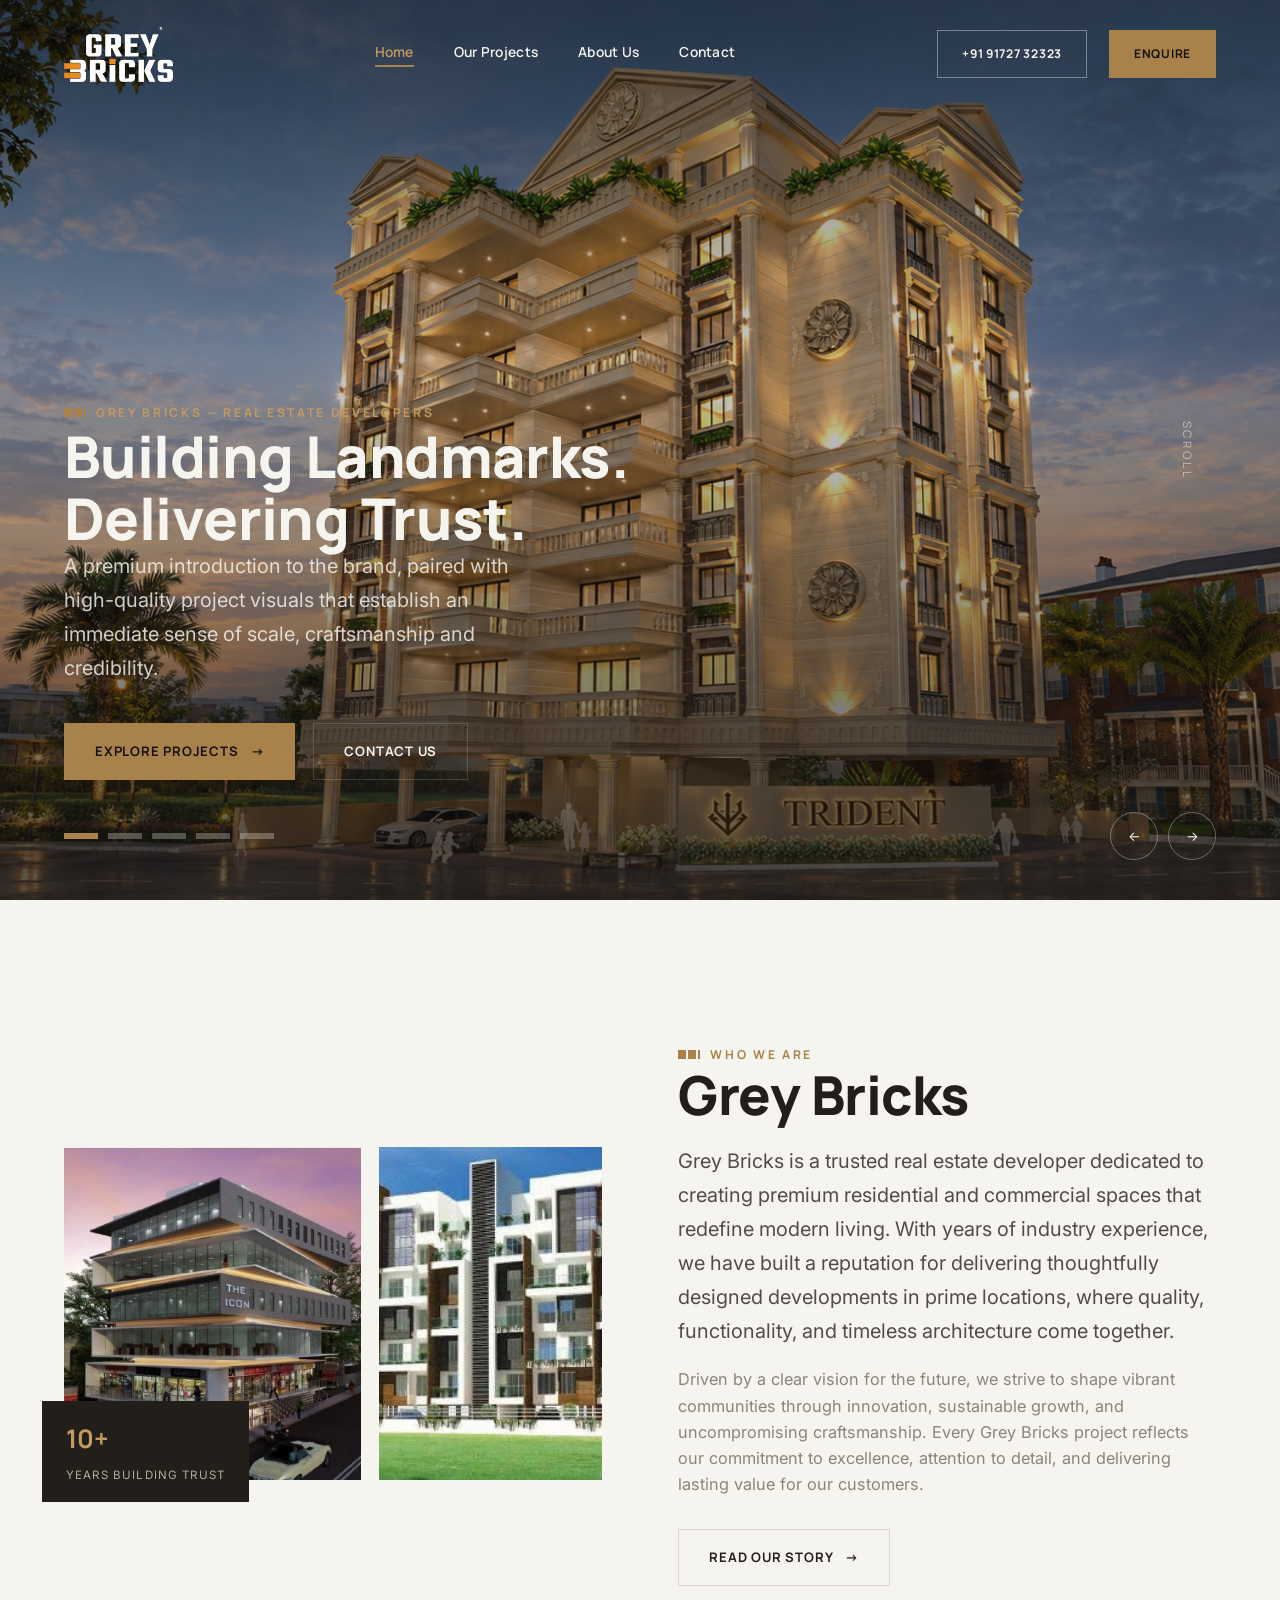
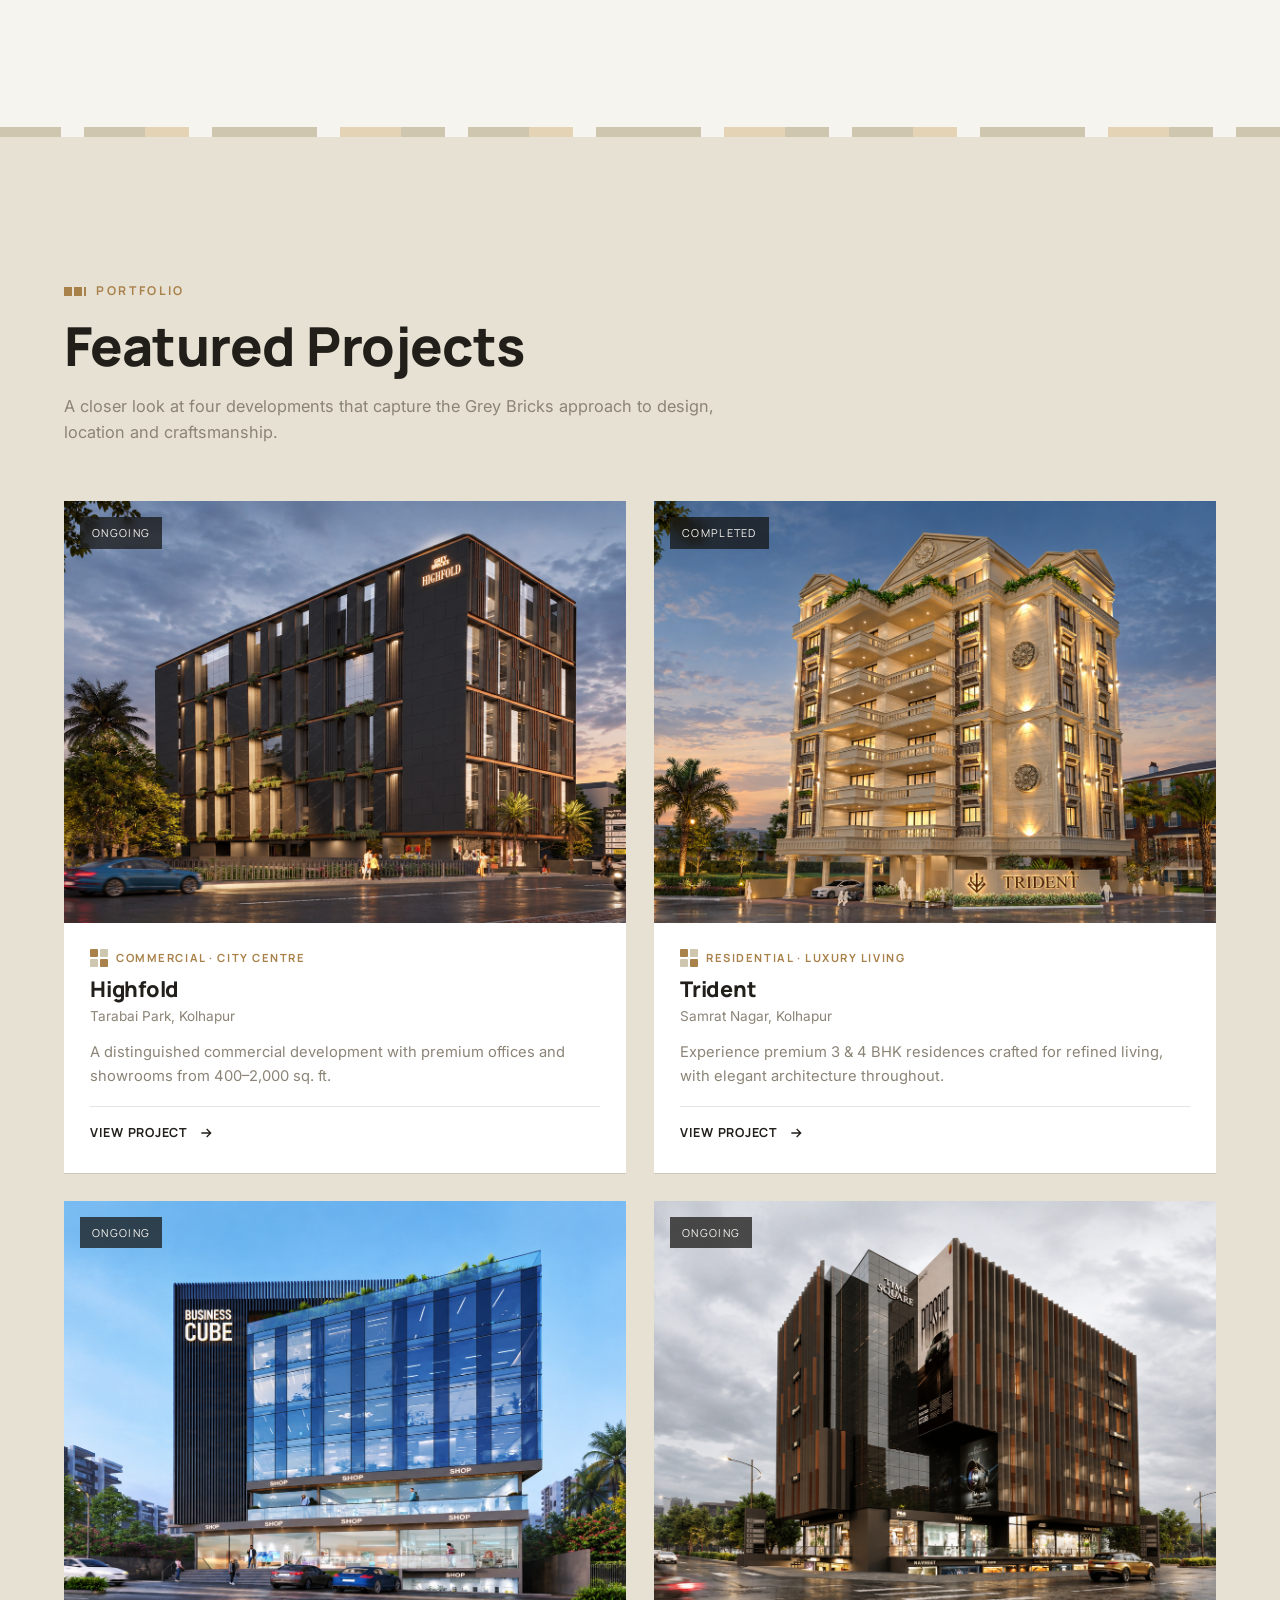
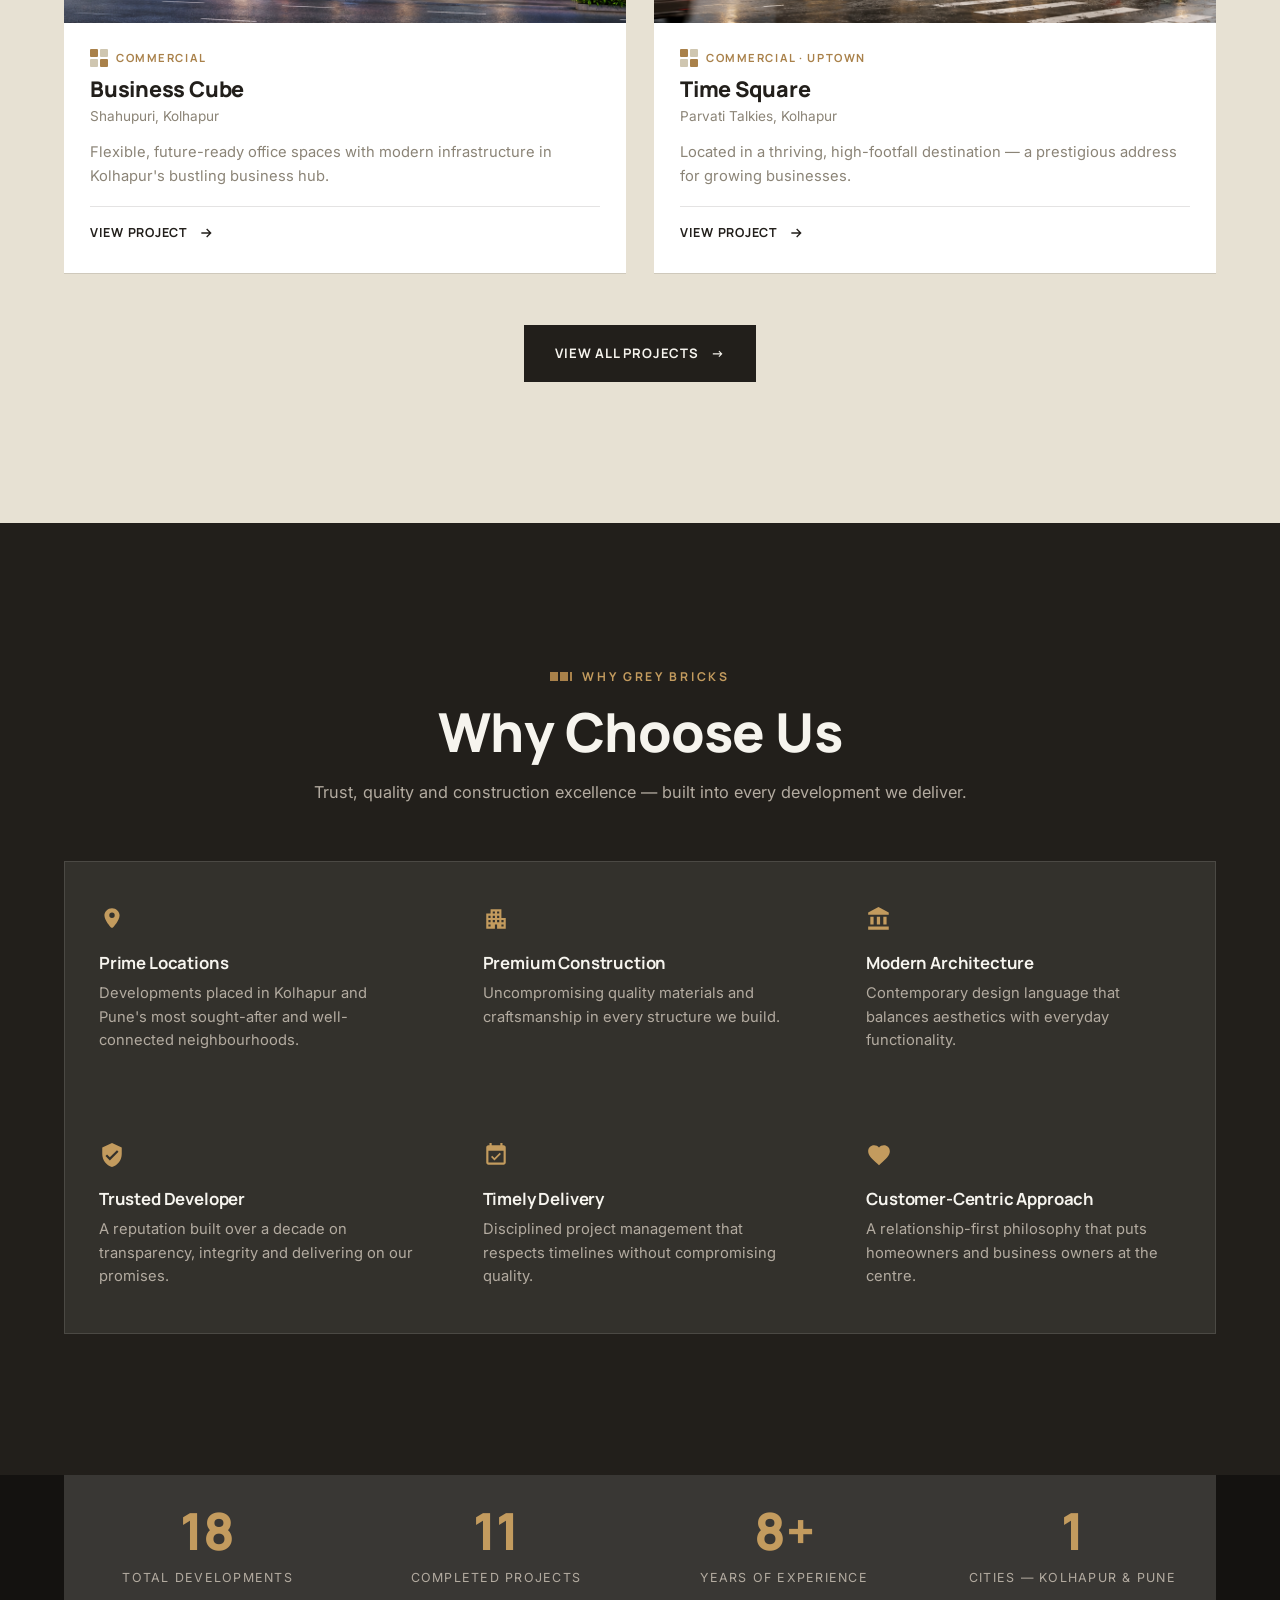
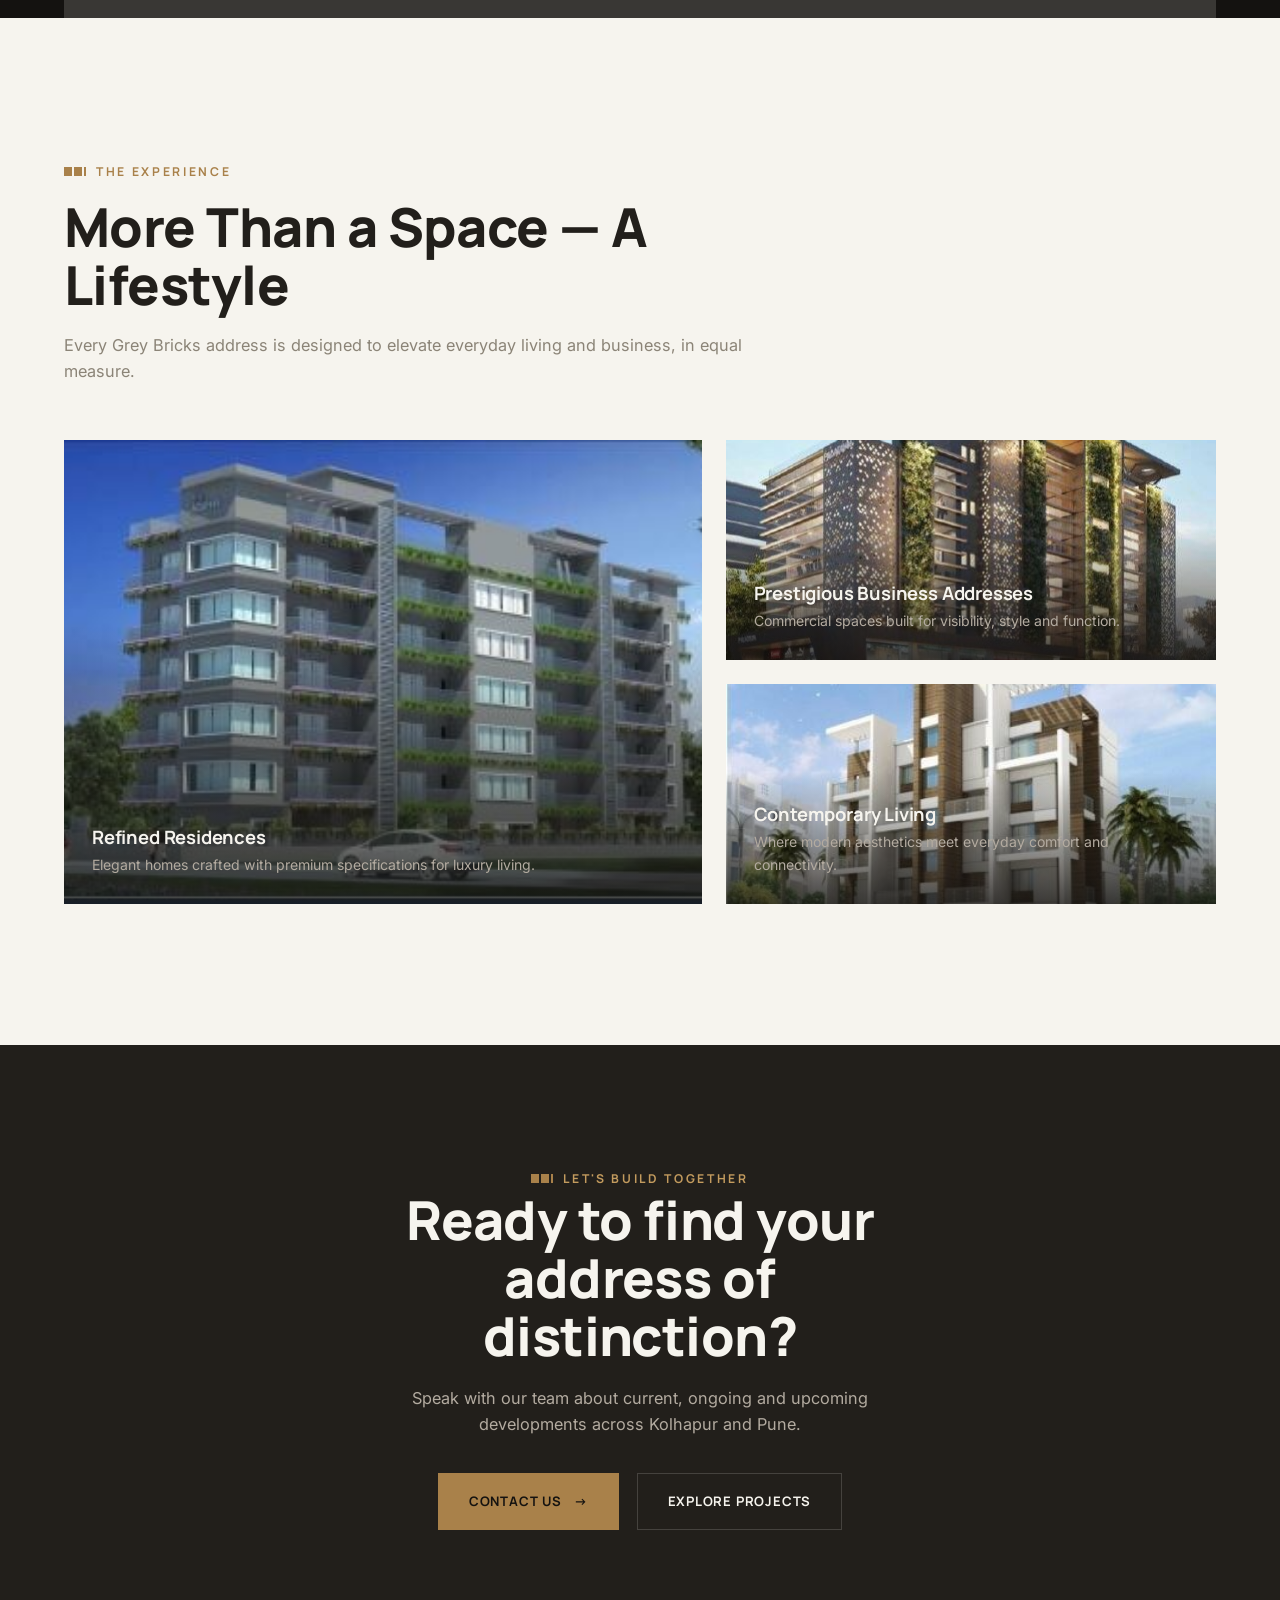
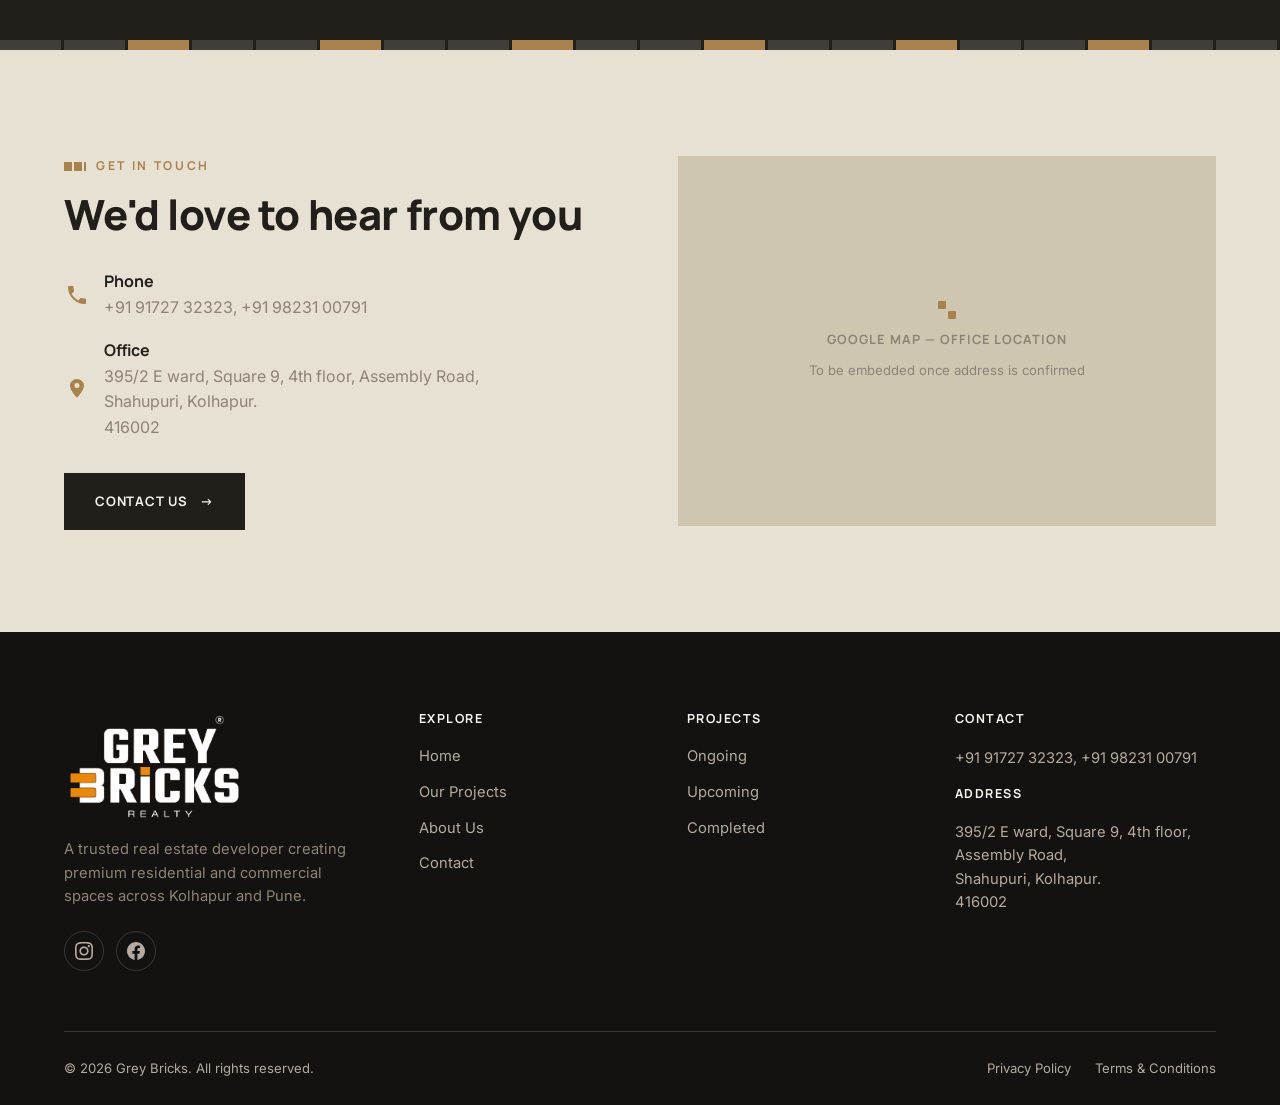
==== commit aec2b3e1: "- Add mobile-responsive carousel with dedicated -mob images using <picture> elements - Replace hero " ====
--- a/index.html
+++ b/index.html
@@ -45,11 +45,14 @@
     <header class="hero">
       <div class="hero-slides">
         <div class="hero-slide active">
-          <img
-            src="images/Trident.png"
-            alt="Grey Bricks flagship architectural development"
-            loading="eager"
-          />
+          <picture>
+            <source media="(max-width: 720px)" srcset="images/hero-trident-mob.png" />
+            <img
+              src="images/hero-trident.png"
+              alt="Grey Bricks flagship architectural development"
+              loading="eager"
+            />
+          </picture>
           <div class="hero-slide-info container">
             <span class="eyebrow on-dark"
               >Grey Bricks &mdash; Real Estate Developers</span
@@ -74,11 +77,14 @@
         </div>
 
         <div class="hero-slide">
-          <img
-            src="images/hero-highfold.jpg"
-            alt="Highfold — commercial development, City Centre"
-            loading="eager"
-          />
+          <picture>
+            <source media="(max-width: 720px)" srcset="images/hero-highfold-mob.jpg" />
+            <img
+              src="images/hero-highfold.jpg"
+              alt="Highfold — commercial development, City Centre"
+              loading="eager"
+            />
+          </picture>
           <div class="hero-slide-info container">
             <span class="eyebrow on-dark">Commercial &middot; City Centre</span>
             <h1 style="font-size: clamp(2.2rem, 4.6vw, 3.6rem)">Highfold</h1>
@@ -95,11 +101,14 @@
         </div>
 
         <div class="hero-slide">
-          <img
-            src="images/hero-businesscube.jpg"
-            alt="Business Cube — commercial development, Shahupuri"
-            loading="eager"
-          />
+          <picture>
+            <source media="(max-width: 720px)" srcset="images/hero-businesscube-mob.jpg" />
+            <img
+              src="images/hero-businesscube.jpg"
+              alt="Business Cube — commercial development, Shahupuri"
+              loading="eager"
+            />
+          </picture>
           <div class="hero-slide-info container">
             <span class="eyebrow on-dark">Commercial &middot; Shahupuri</span>
             <h1 style="font-size: clamp(2.2rem, 4.6vw, 3.6rem)">
@@ -118,11 +127,14 @@
         </div>
 
         <div class="hero-slide">
-          <img
-            src="images/Mark_1034.jpg"
-            alt="Mark 1034 — commercial landmark, Parvati Talkies"
-            loading="eager"
-          />
+          <picture>
+            <source media="(max-width: 720px)" srcset="images/hero-mark1034-mob.jpg" />
+            <img
+              src="images/hero-mark1034.jpg"
+              alt="Mark 1034 — commercial landmark, Parvati Talkies"
+              loading="eager"
+            />
+          </picture>
           <div class="hero-slide-info container">
             <span class="eyebrow on-dark"
               >Commercial &middot; Parvati Talkies</span
@@ -141,16 +153,19 @@
         </div>
 
         <div class="hero-slide">
-          <img
-            src="images/Time_Square.jpg"
-            alt="Time Square — upcoming commercial destination, Parvati Talkies"
-            loading="eager"
-          />
+          <picture>
+            <source media="(max-width: 720px)" srcset="images/hero-timesquare-mob.jpg" />
+            <img
+              src="images/hero-timesquare.jpg"
+              alt="Time Square — ongoing commercial destination, Parvati Talkies"
+              loading="eager"
+            />
+          </picture>
           <div class="hero-slide-info container">
-            <span class="eyebrow on-dark">Commercial &middot; Upcoming</span>
+            <span class="eyebrow on-dark">Commercial &middot; Ongoing</span>
             <h1 style="font-size: clamp(2.2rem, 4.6vw, 3.6rem)">Time Square</h1>
             <p class="lead" style="max-width: 38ch">
-              Premium offices from 400&ndash;1,000 sq. ft. at Parvati Talkies
+              Premium offices from 400&ndash;5,000 sq. ft. at Parvati Talkies
               &mdash; the future destination for business excellence.
             </p>
             <div class="hero-cta">
@@ -286,7 +301,7 @@
             <div class="p-card-media">
               <span class="p-card-status">Completed</span
               ><img
-                src="images/proj-trident.jpg"
+                src="images/hero-trident.png"
                 alt="Trident residential development"
               />
             </div>
@@ -352,10 +367,10 @@
 
           <article class="p-card r-item">
             <div class="p-card-media">
-              <span class="p-card-status">Completed</span
+              <span class="p-card-status">Ongoing</span
               ><img
-                src="images/hero-mark1034.jpg"
-                alt="Mark 1034 commercial development"
+                src="images/hero-timesquare.jpg"
+                alt="Time Square commercial development"
               />
             </div>
             <div class="p-card-body">
@@ -363,13 +378,13 @@
                 <span class="brick-mark"><i></i><i></i><i></i><i></i></span
                 >Commercial &middot; Uptown
               </div>
-              <h3>Mark 1034</h3>
+              <h3>Time Square</h3>
               <p class="p-card-loc">Parvati Talkies, Kolhapur</p>
               <p class="p-card-desc">
                 Located in a thriving, high-footfall destination &mdash; a
                 prestigious address for growing businesses.
               </p>
-              <a href="projects.html#mark-1034" class="p-card-link"
+              <a href="projects.html#time-square" class="p-card-link"
                 >View Project
                 <svg
                   width="16"
@@ -669,10 +684,7 @@
                 gap: 18px;
               "
             >
-              <a
-                href="tel:+919172732323"
-                style="display: flex; align-items: center; gap: 14px"
-              >
+            <div style="display: flex; align-items: center; gap: 14px">
                 <span
                   style="
                     width: 26px;
@@ -697,10 +709,10 @@
                 <span
                   ><strong style="font-family: var(--display)">Phone</strong
                   ><br /><span style="color: var(--grey)"
-                    >+91 91727 32323</span
+                    >+91 91727 32323, +91 98231 00791</span
                   ></span
                 >
-              </a>
+              </div>
               <div style="display: flex; align-items: center; gap: 14px">
                 <span
                   style="
@@ -726,7 +738,11 @@
                 <span
                   ><strong style="font-family: var(--display)">Office</strong
                   ><br /><span style="color: var(--grey)"
-                    >Kolhapur, Maharashtra &mdash; address to be announced</span
+                    >395/2 E ward, Square 9, 4th floor, Assembly Road, 
+                    </br>
+                    Shahupuri, Kolhapur.
+                    </br>
+                    416002</span
                   ></span
                 >
               </div>
@@ -832,14 +848,19 @@
           </div>
           <div class="footer-col">
             <h4>Contact</h4>
-            <a href="tel:+919172732323">+91 91727 32323</a>
+            <span style="color: var(--grey-light); font-size: 0.92rem">+91 91727 32323, +91 98231 00791</span>
+            <h4 style="margin-top: 16px">Address</h4>
             <span
               style="
                 display: block;
                 color: var(--grey-light);
                 font-size: 0.92rem;
               "
-              >Kolhapur, Maharashtra</span
+              >395/2 E ward, Square 9, 4th floor, Assembly Road, 
+              </br>
+              Shahupuri, Kolhapur.
+              </br>
+              416002</span
             >
           </div>
         </div>
--- a/css/style.css
+++ b/css/style.css
@@ -1473,7 +1473,7 @@
   content: "";
   position: absolute;
   inset: 0;
-  background-image: url("../images/hero-02.jpg");
+  background-image: url("../images/hero-trident.png");
   background-size: cover;
   background-position: center;
   opacity: 0.22;
@@ -1588,4 +1588,38 @@
     padding-top: 150px;
     padding-bottom: 60px;
   }
-}
+  .page-hero::before {
+    background-image: url("../images/hero-trident-mob.png");
+  }
+
+  /* ---- Hero carousel mobile ---- */
+  .hero {
+    min-height: 100vh;
+    min-height: 100dvh;
+  }
+  .hero-slide img {
+    object-fit: cover;
+    object-position: top center;
+    transform: none;
+    transition: none;
+  }
+  .hero-slide.active img {
+    transform: none;
+  }
+  .hero-slide-info {
+    padding-bottom: 100px;
+    padding-left: 20px;
+    padding-right: 20px;
+  }
+  .hero-slide-info h1 {
+    font-size: 1.8rem;
+  }
+  .hero-slide-info .lead {
+    font-size: 0.9rem;
+    max-width: 100%;
+  }
+  .hero-cta .btn {
+    padding: 12px 24px;
+    font-size: 0.85rem;
+  }
+}
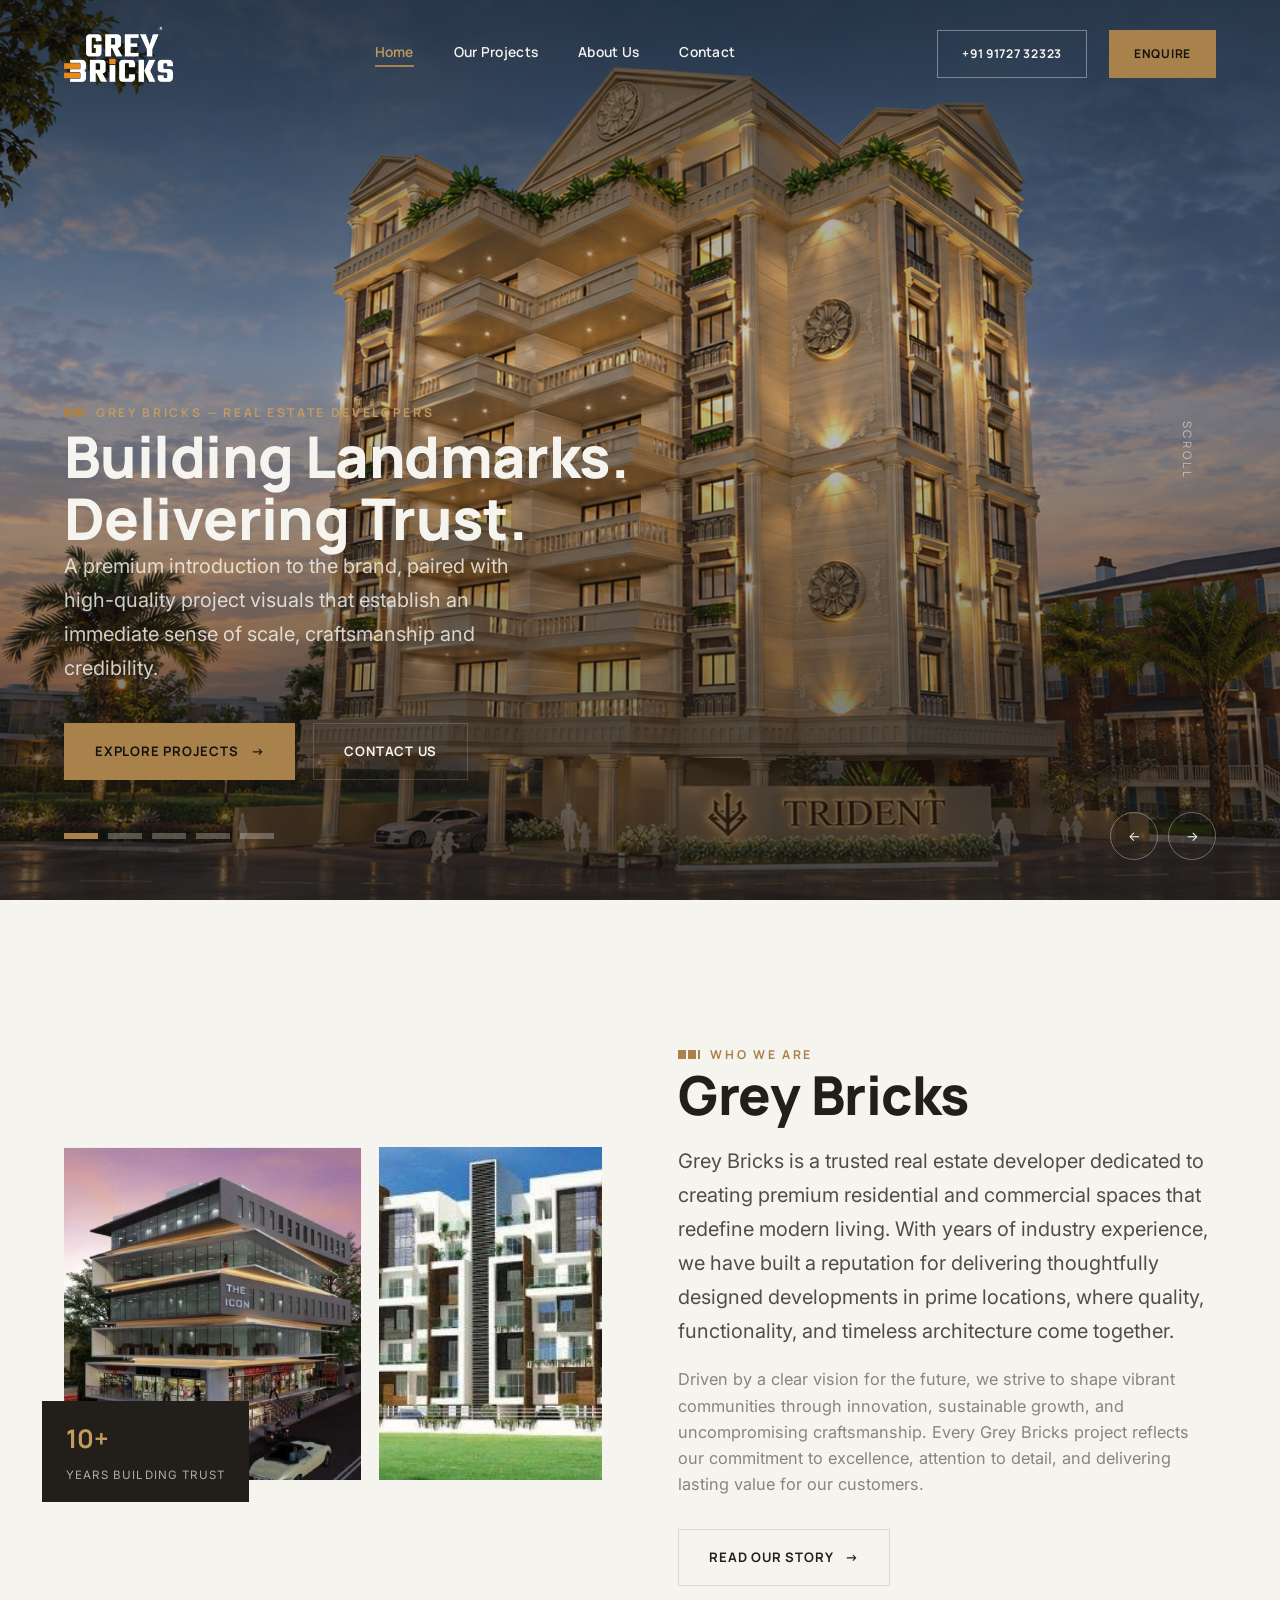
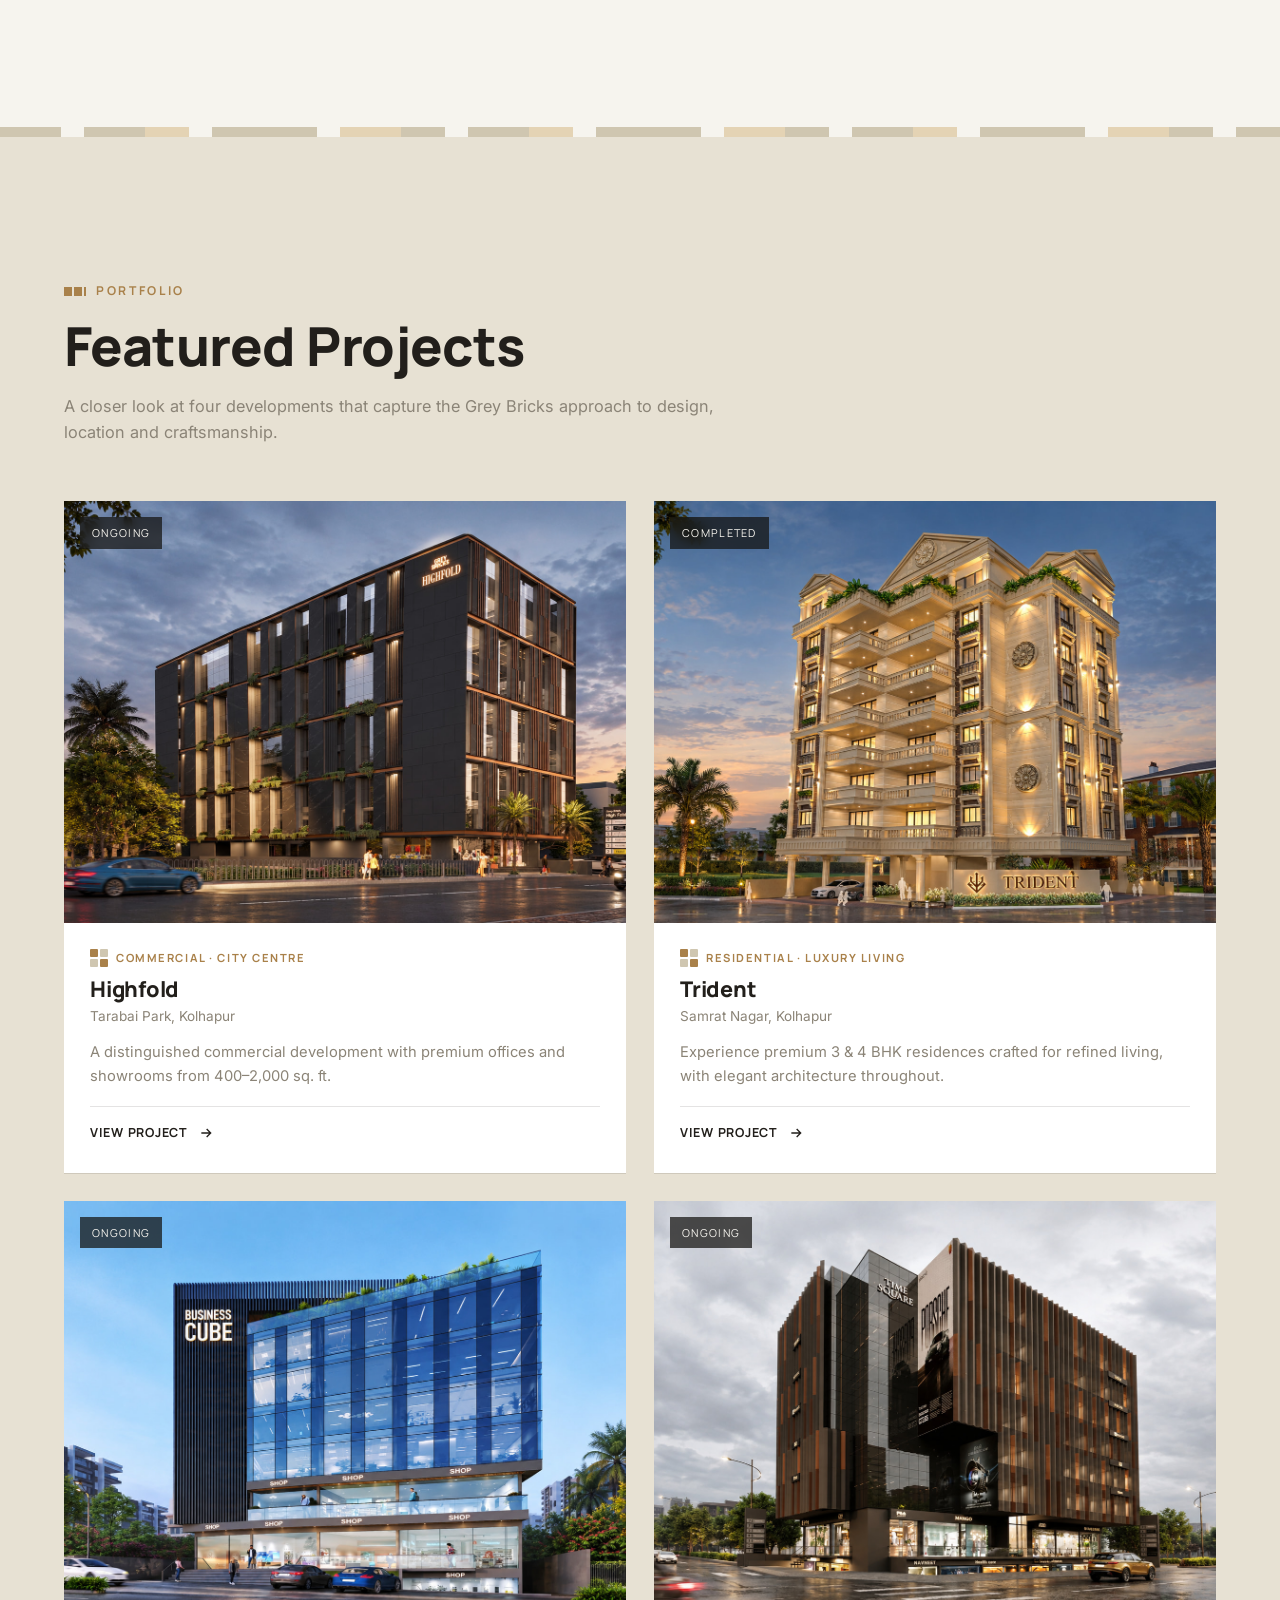
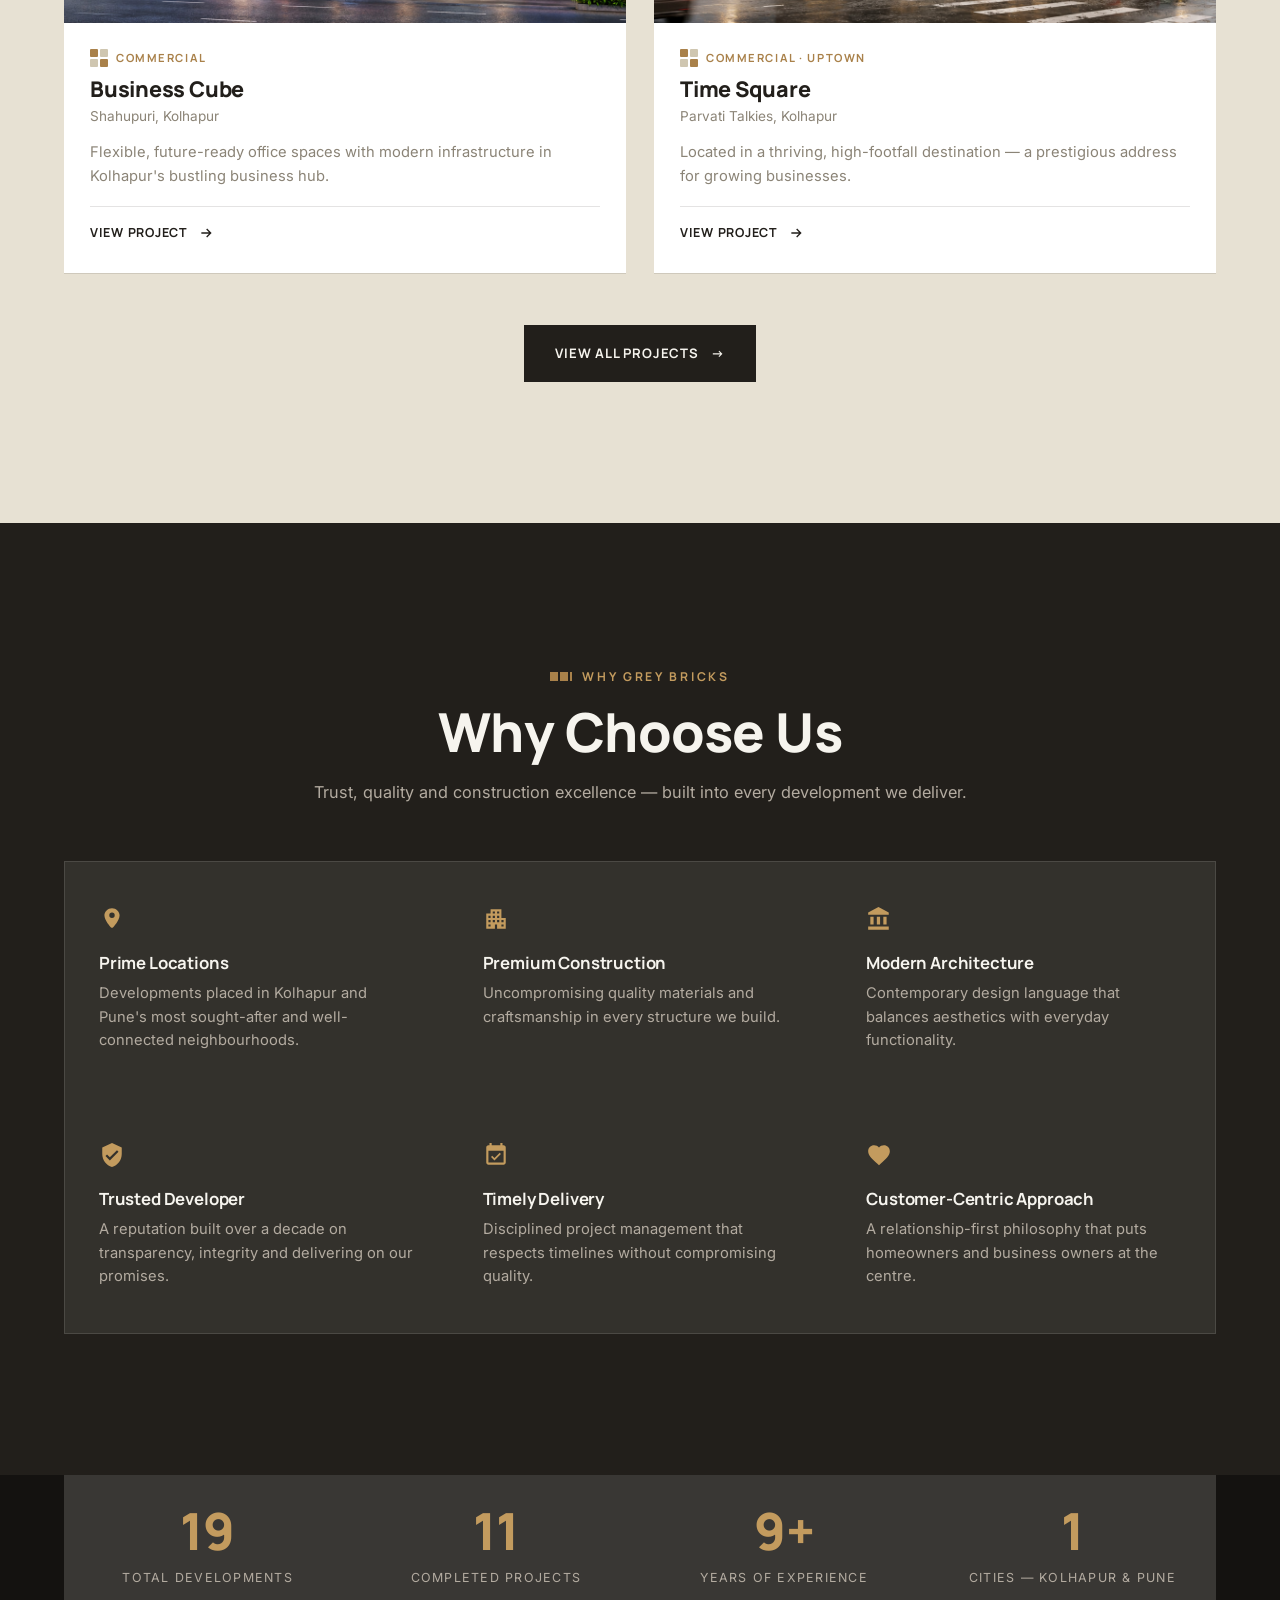
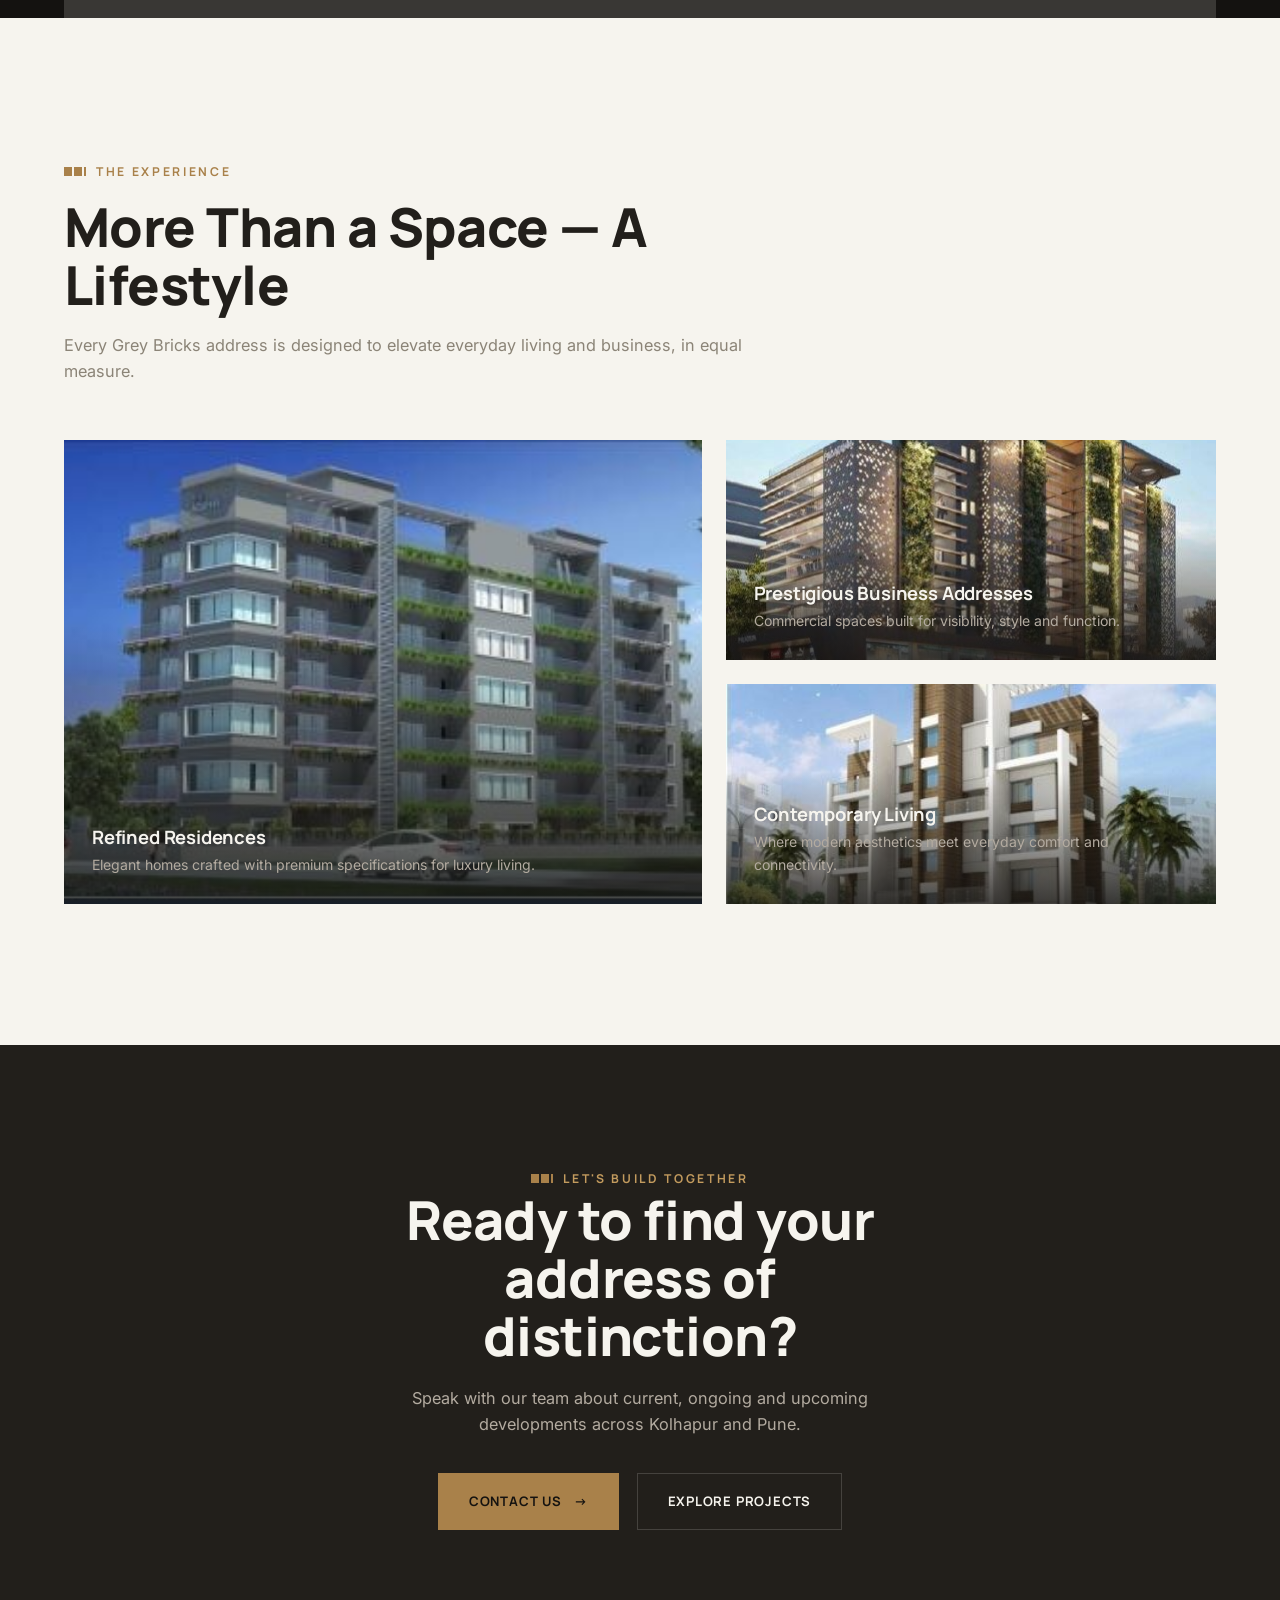
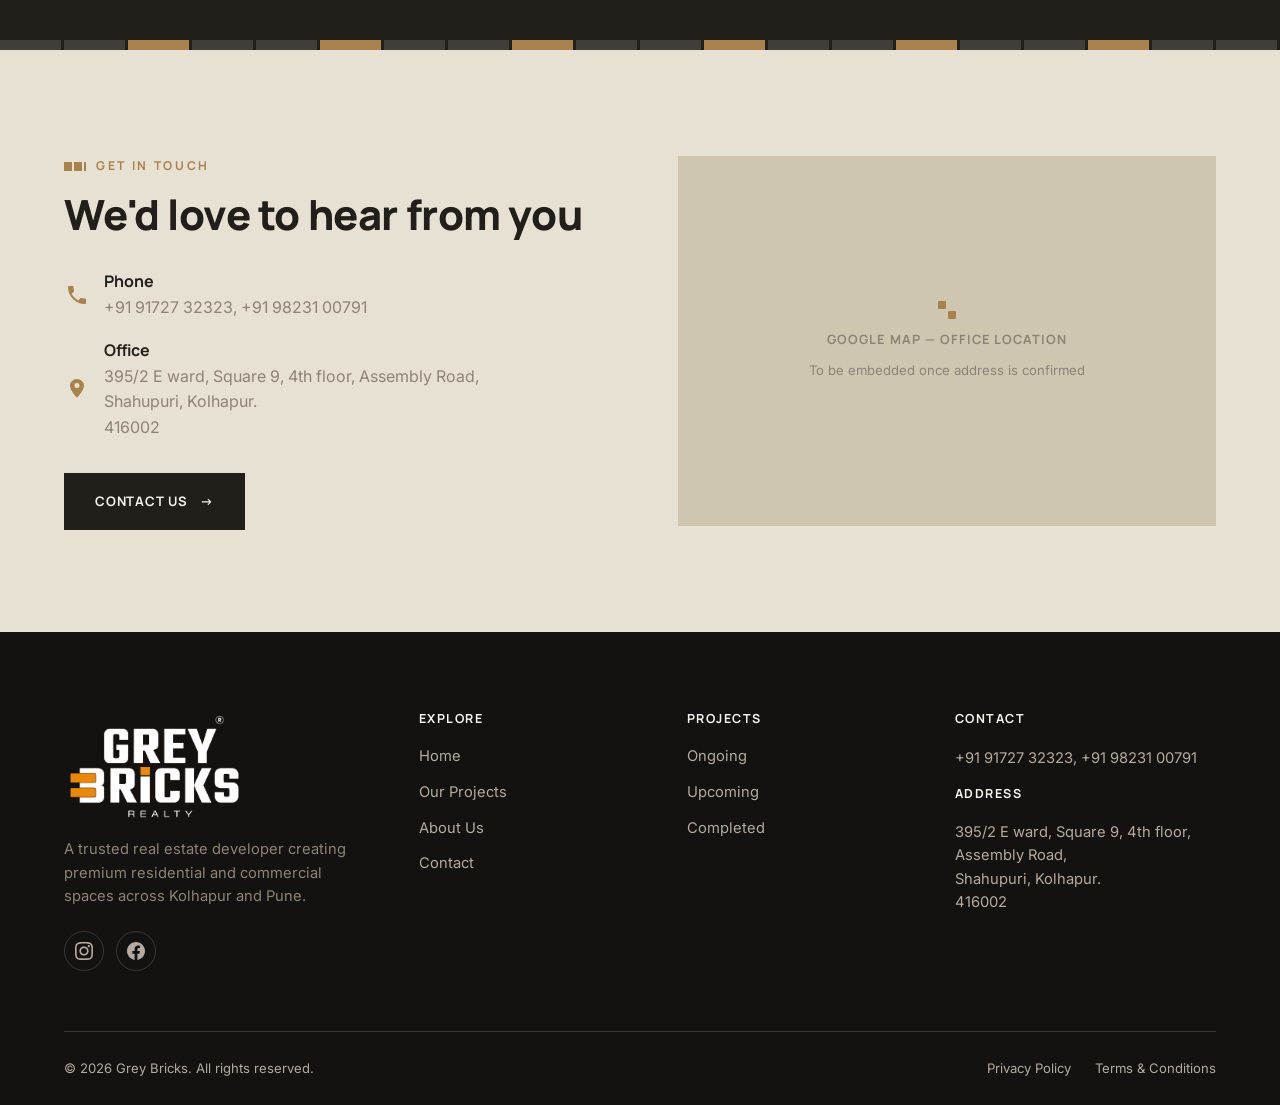
==== commit 68be23d6: "Compress images: convert PNG photos to JPEG (36 MB -> 12 MB)" ====
--- a/index.html
+++ b/index.html
@@ -46,9 +46,9 @@
       <div class="hero-slides">
         <div class="hero-slide active">
           <picture>
-            <source media="(max-width: 720px)" srcset="images/hero-trident-mob.png" />
-            <img
-              src="images/hero-trident.png"
+            <source media="(max-width: 720px)" srcset="images/hero-trident-mob.jpg" />
+            <img
+              src="images/hero-trident.jpg"
               alt="Grey Bricks flagship architectural development"
               loading="eager"
             />
@@ -301,7 +301,7 @@
             <div class="p-card-media">
               <span class="p-card-status">Completed</span
               ><img
-                src="images/hero-trident.png"
+                src="images/hero-trident.jpg"
                 alt="Trident residential development"
               />
             </div>
--- a/css/style.css
+++ b/css/style.css
@@ -1473,7 +1473,7 @@
   content: "";
   position: absolute;
   inset: 0;
-  background-image: url("../images/hero-trident.png");
+  background-image: url("../images/hero-trident.jpg");
   background-size: cover;
   background-position: center;
   opacity: 0.22;
@@ -1502,6 +1502,49 @@
 }
 .breadcrumb a:hover {
   color: var(--gold-bright);
+}
+
+/* ============================================================
+   CONTACT FORM
+   ============================================================ */
+.contact-form [aria-invalid='true'] {
+  border-color: #b4472e !important;
+  background: #fdf6f4 !important;
+}
+.contact-submit[disabled] {
+  opacity: 0.6;
+  pointer-events: none;
+}
+.contact-form .form-note {
+  font-size: 0.85rem;
+  min-height: 1.3em;
+  text-align: center;
+  margin: 0;
+  transition: color var(--fast) var(--ease);
+}
+.contact-form .form-note.is-pending {
+  color: var(--grey);
+}
+.contact-form .form-note.is-success {
+  color: #2f6b46;
+}
+.contact-form .form-note.is-error {
+  color: #b4472e;
+}
+.contact-form .form-debug {
+  display: block;
+  margin: 0;
+  padding: 10px 12px;
+  background: #141210;
+  color: #e4d3b4;
+  font-family: ui-monospace, SFMono-Regular, Menlo, Consolas, monospace;
+  font-size: 0.72rem;
+  line-height: 1.5;
+  text-align: left;
+  word-break: break-word;
+}
+.contact-form .form-debug[hidden] {
+  display: none;
 }
 
 /* ============================================================
@@ -1589,7 +1632,7 @@
     padding-bottom: 60px;
   }
   .page-hero::before {
-    background-image: url("../images/hero-trident-mob.png");
+    background-image: url("../images/hero-trident-mob.jpg");
   }
 
   /* ---- Hero carousel mobile ---- */
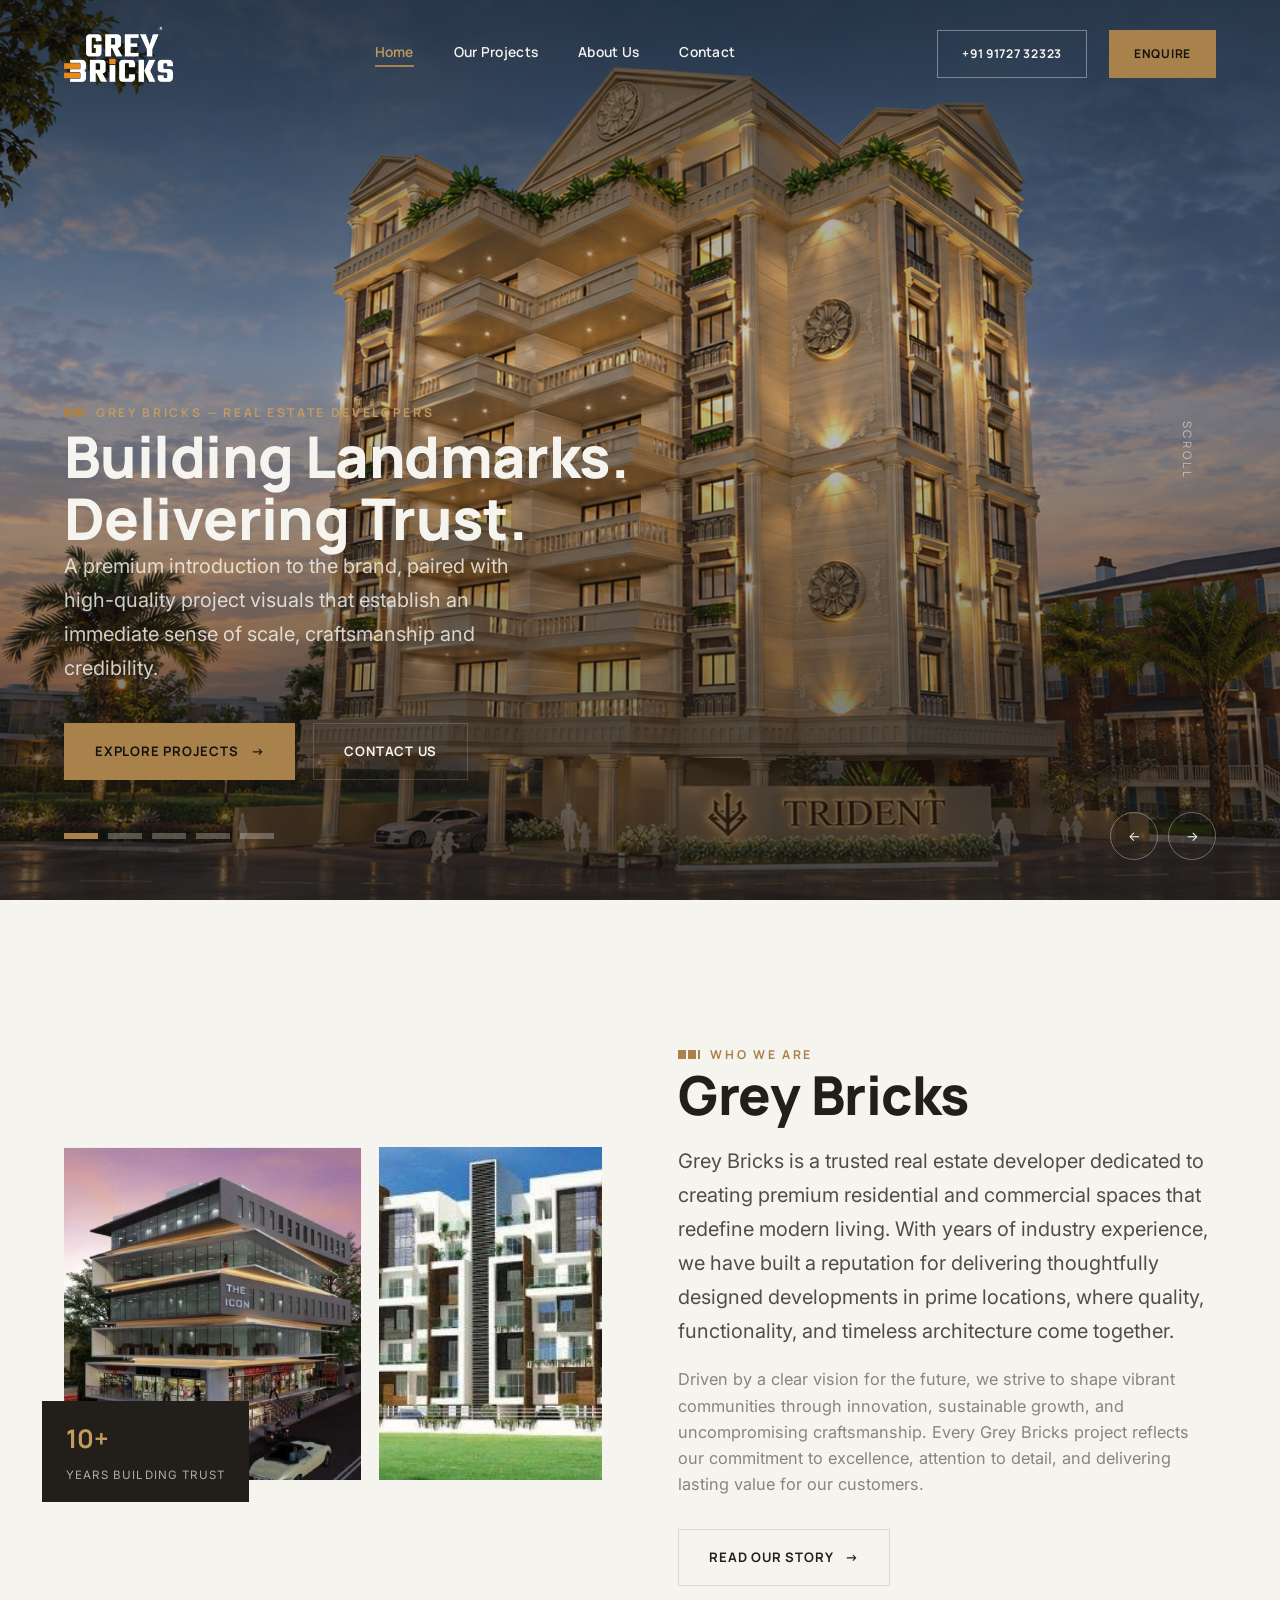
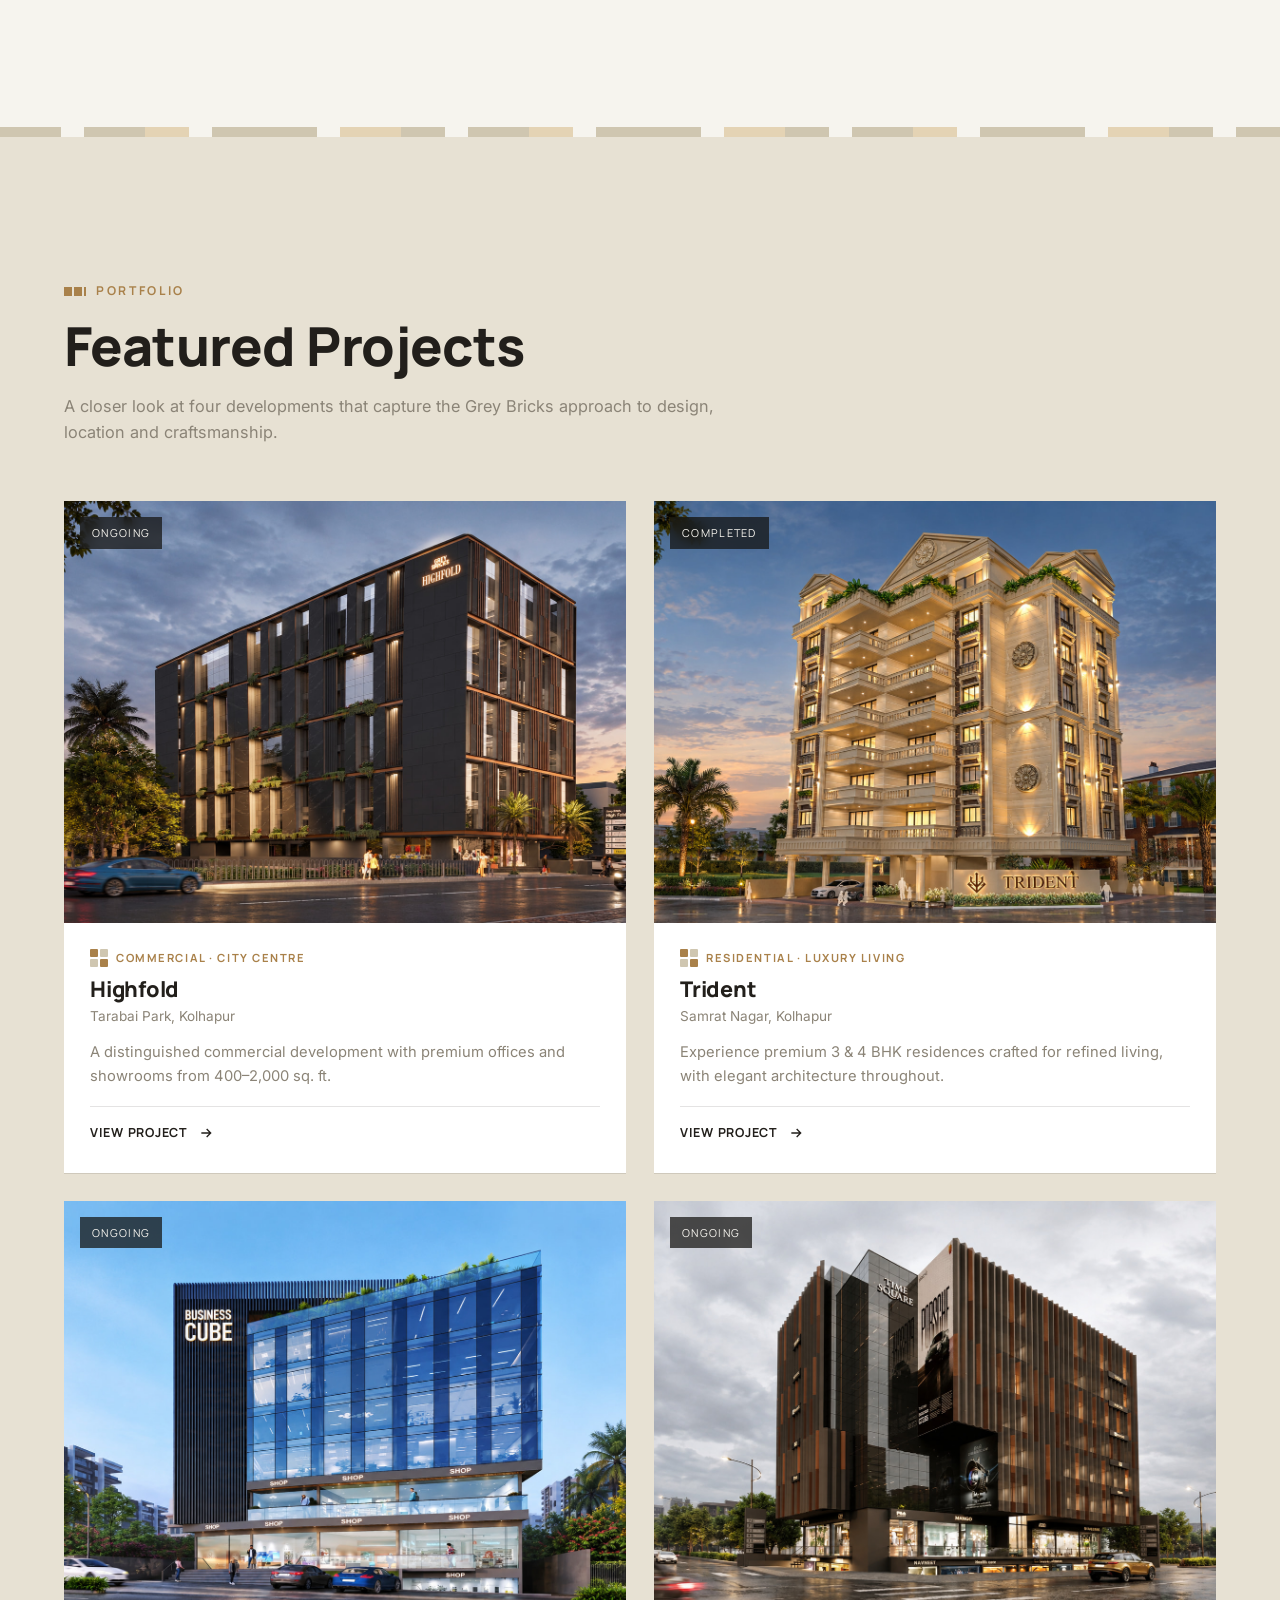
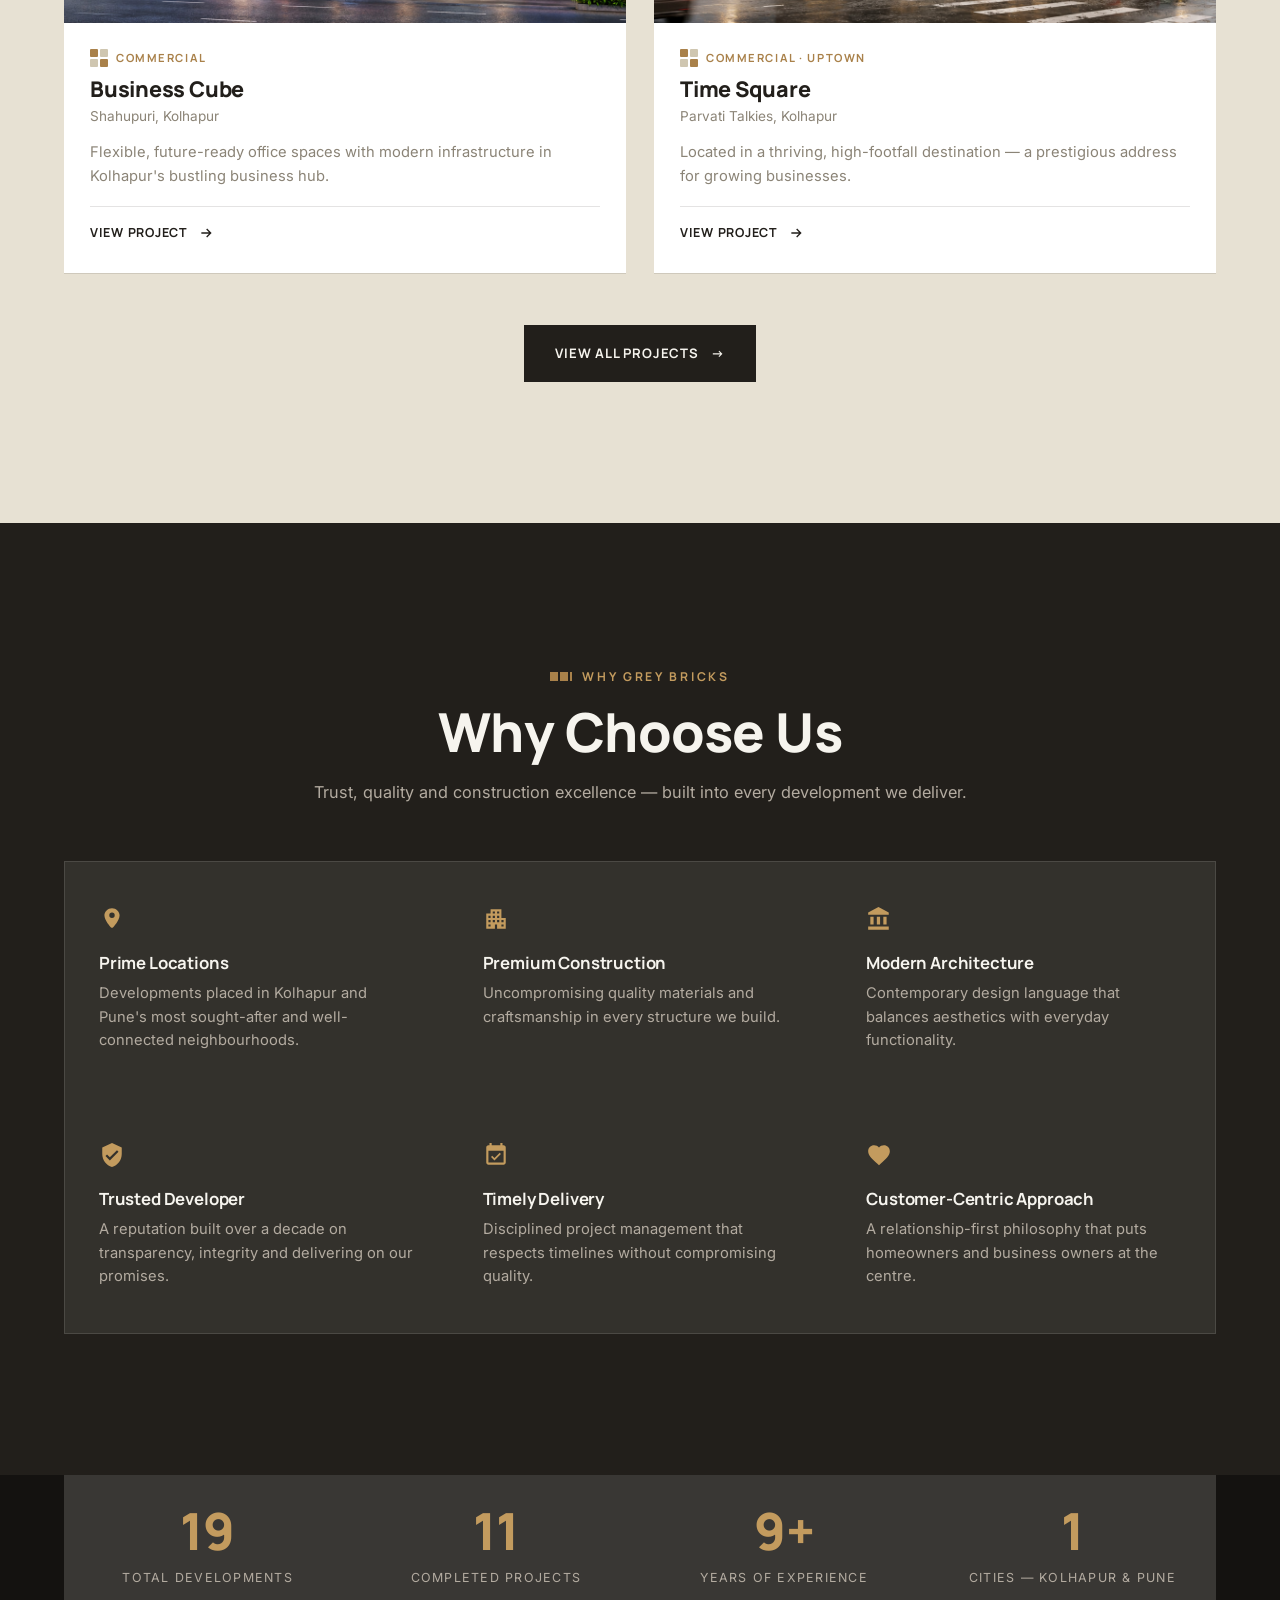
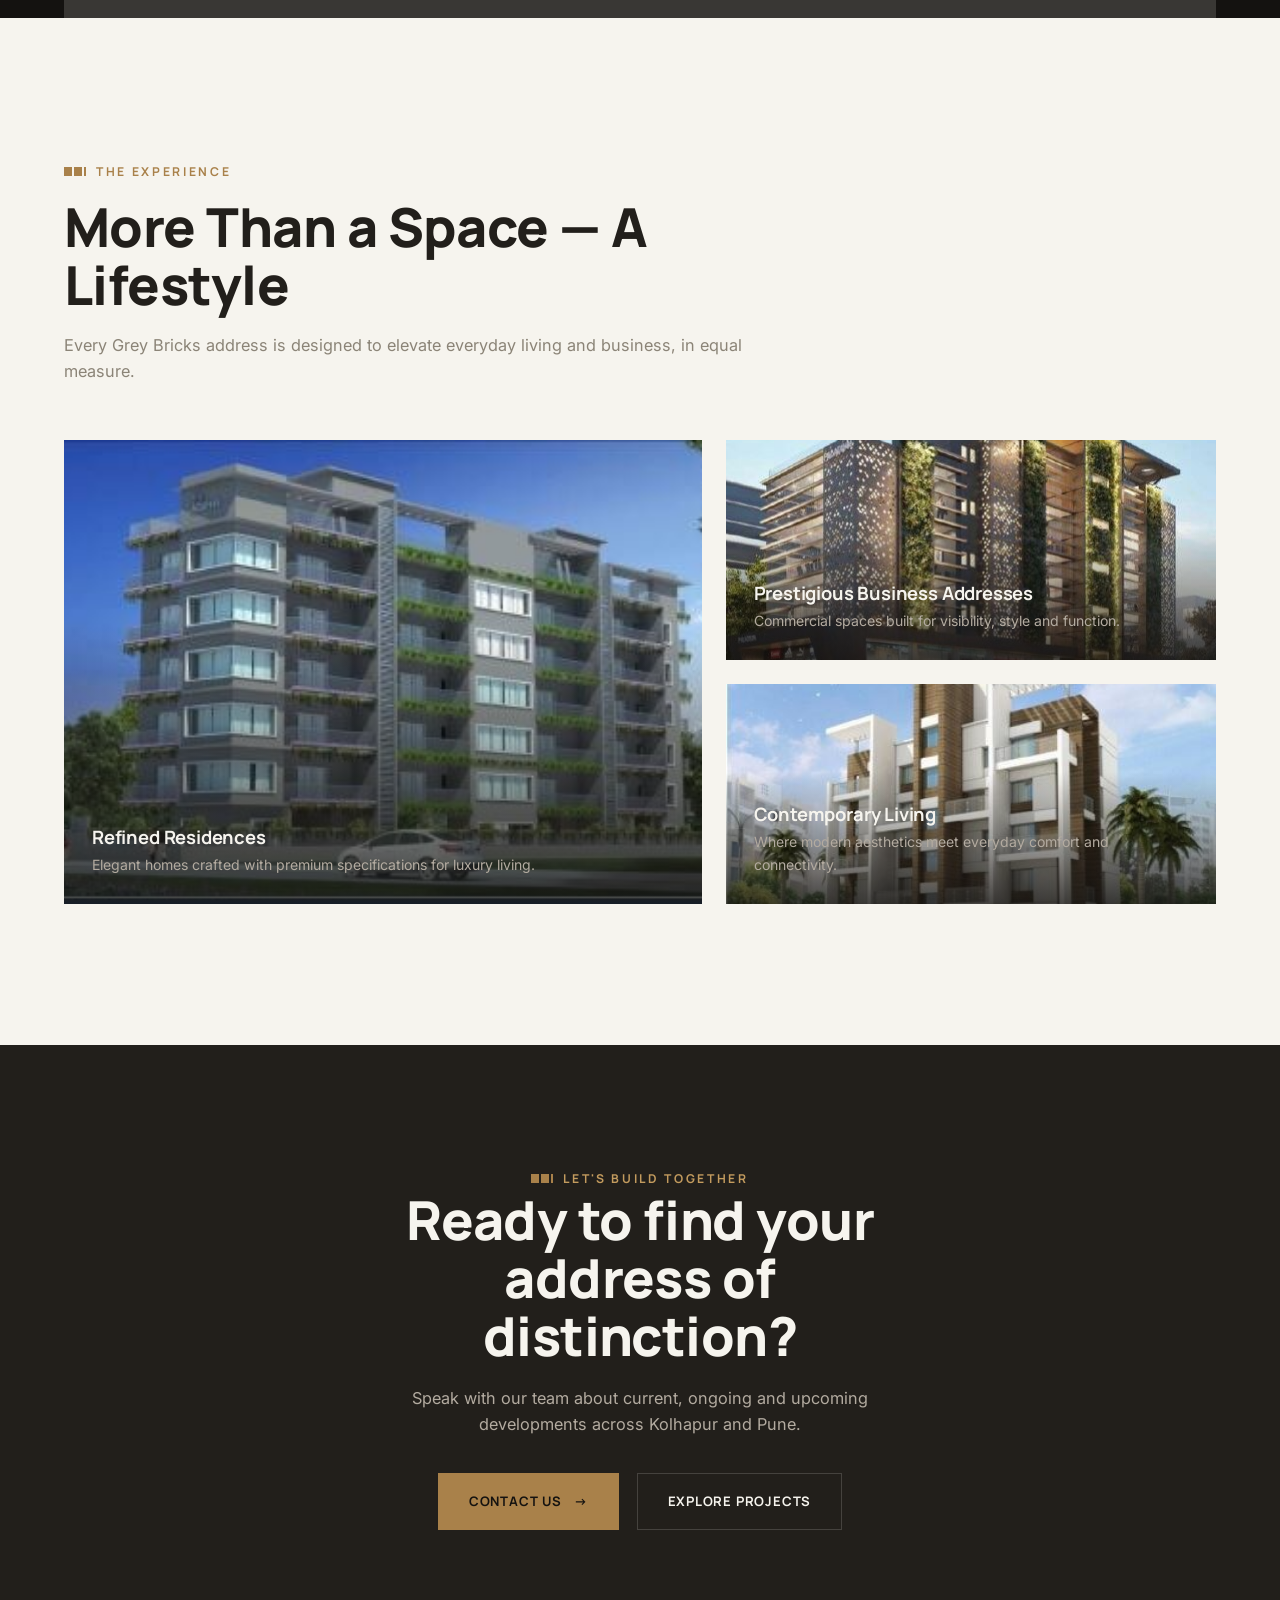
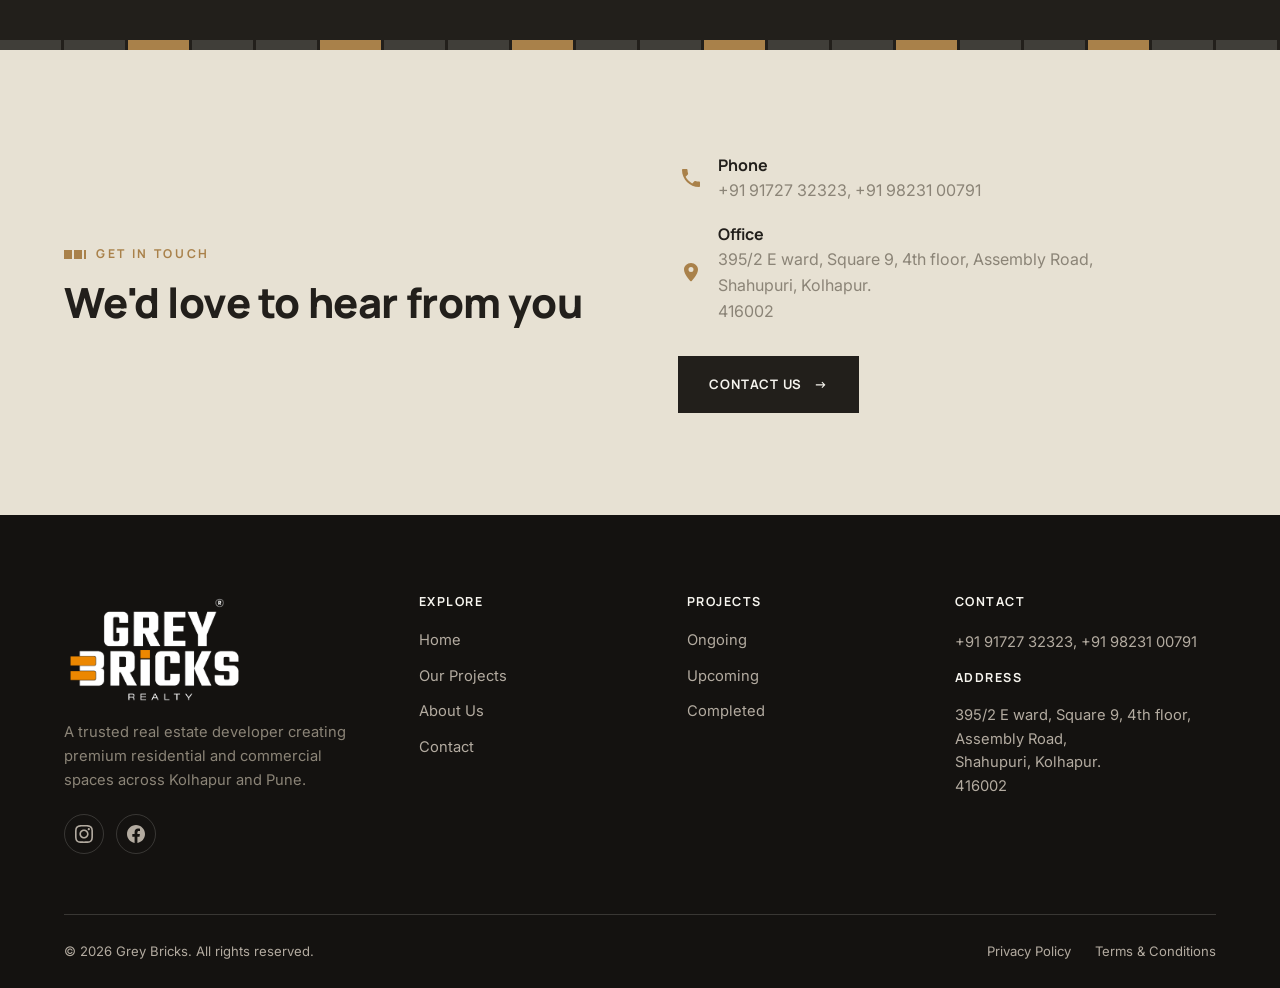
==== commit 7ee2d4ef: "Hide google map placeholders" ====
--- a/index.html
+++ b/index.html
@@ -676,9 +676,11 @@
             >
               We'd love to hear from you
             </h2>
+          </div>
+          <!-- contact details sit in the right column while the map below is hidden -->
+          <div>
             <div
               style="
-                margin-top: 32px;
                 display: flex;
                 flex-direction: column;
                 gap: 18px;
@@ -754,6 +756,7 @@
               >Contact Us <span class="btn-arrow">&rarr;</span></a
             >
           </div>
+          <!-- ===== MAP PLACEHOLDER (planned feature: hidden until a Google Maps embed is added) =====
           <div
             style="
               aspect-ratio: 16/11;
@@ -790,6 +793,7 @@
               >
             </div>
           </div>
+          ===== END MAP PLACEHOLDER ===== -->
         </div>
       </div>
     </section>
